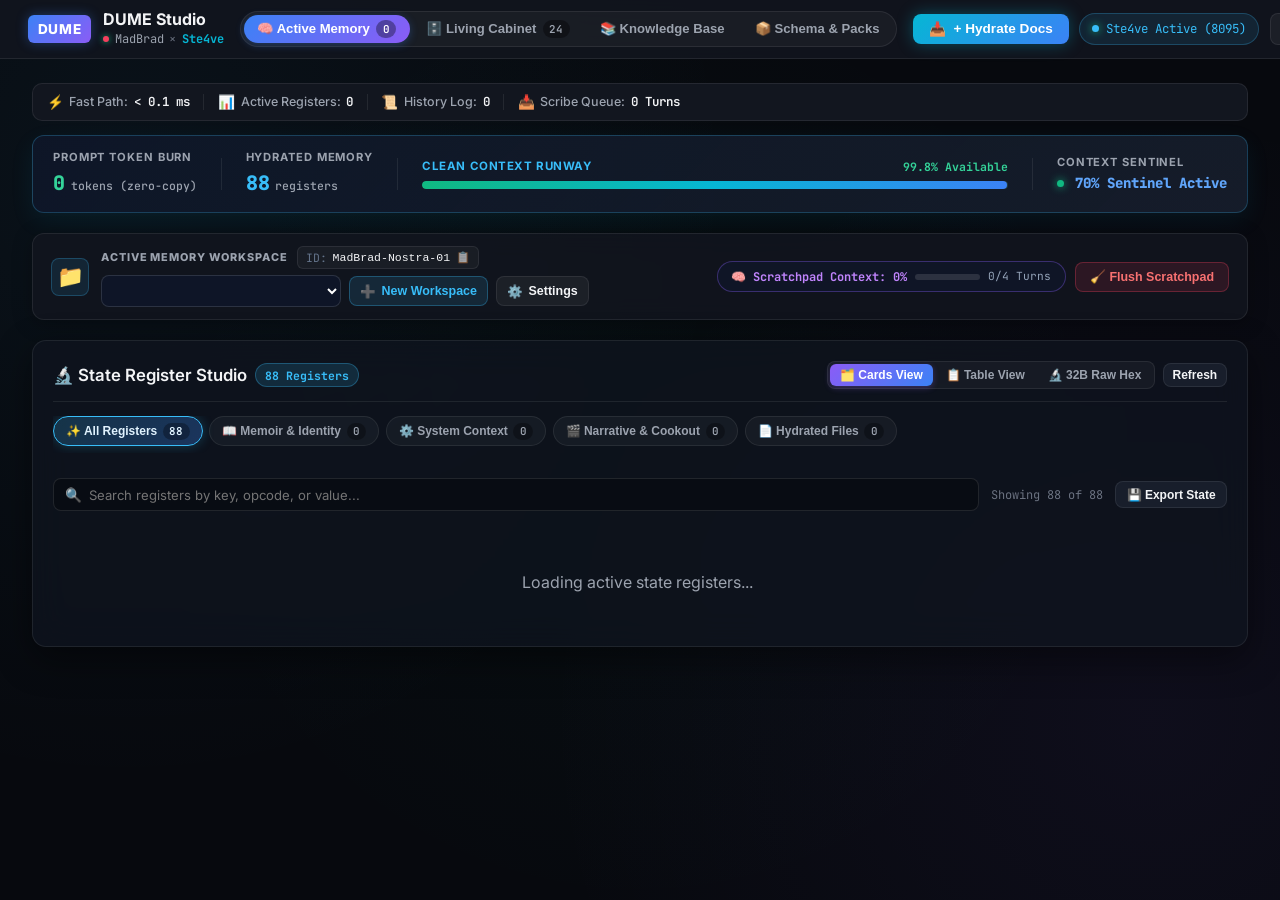
==== dume/ui/inspector/index.html @ 596ee84e "Freeze working codebase state before cleaning 8095 (includes evolum-lipsum.txt and MadBrad-AG-01 sta" ====
<!DOCTYPE html>
<html lang="en">
<head>
  <meta charset="UTF-8">
  <meta name="viewport" content="width=device-width, initial-scale=1.0">
  <title>DUME - Deterministic Unit-Record Memory Engine Inspector</title>
  <link rel="stylesheet" href="styles.css">
  <link rel="preconnect" href="https://fonts.googleapis.com">
  <link href="https://fonts.googleapis.com/css2?family=Inter:wght@400;500;600;700;800&family=JetBrains+Mono:wght@400;600&display=swap" rel="stylesheet">
</head>
<body>

  <header>
    <!-- Zone 1: Brand & Active Pair -->
    <div class="header-left-zone">
      <div class="logo-group">
        <span class="logo-badge">DUME</span>
        <div class="brand-text">
          <div class="brand-title">DUME Studio</div>
          <div class="brand-pair" id="header-pairing-badge">
            <span class="pair-dot" id="scribe-ws-indicator"></span>
            <span id="header-operator-name">MadBrad</span>
            <span class="pair-sep">×</span>
            <span id="header-agent-name" style="color: var(--accent-cyan); font-weight: 700;">Ste4ve</span>
          </div>
        </div>
      </div>
    </div>

    <!-- Zone 2: Main Views Navigation -->
    <nav class="main-nav-tabs">
      <button type="button" class="main-tab-btn active" data-view="view-inspector">
        🧠 Active Memory <span class="nav-count-badge" id="nav-badge-memory">0</span>
      </button>
      <button type="button" class="main-tab-btn" data-view="view-cabinet">
        🗄️ Living Cabinet <span class="nav-count-badge" id="nav-badge-cabinet">24</span>
      </button>
      <button type="button" class="main-tab-btn" data-view="view-knowledge">
        📚 Knowledge Base
      </button>
      <button type="button" class="main-tab-btn" data-view="view-schema-manager">
        📦 Schema &amp; Packs
      </button>
    </nav>

    <!-- Zone 3: Primary Action & Controls -->
    <div class="header-right-zone">
      <!-- Glowing Primary Intake Action -->
      <button type="button" class="btn-primary-intake" id="btn-open-intake-modal" data-tooltip="Drop manuscripts, PDFs, notes, or data to distill into permanent memory">
        <span>📥</span>
        <span>+ Hydrate Docs</span>
      </button>

      <!-- Live Agent Pill -->
      <div class="agent-live-pill" id="proxy-status-pill" data-tooltip="Universal OpenAI Proxy: forwards turns through DUMEdb to your model">
        <div class="indicator-dot" style="background: #38bdf8; width: 7px; height: 7px;"></div>
        <span id="header-live-status-text">Ste4ve Active (8095)</span>
        <span id="proxy-status-text" style="display: none;">Proxy Active</span>
        <span id="lmdb-status" style="display: none;">WebSocket Connected</span>
      </div>

      <!-- Settings Dropdown -->
      <div class="settings-dropdown-wrapper">
        <button type="button" class="btn-settings-trigger" id="btn-settings-dropdown-toggle" title="Settings, Setup, &amp; Guide" aria-label="Settings">
          ⚙️
        </button>
        <div class="settings-menu-dropdown" id="settings-menu-dropdown" style="display: none;">
          <button type="button" class="settings-menu-item" id="btn-open-onboarding-modal">
            <span style="font-size: 1.1rem;">🔑</span>
            <div>
              <div class="menu-item-title">Wake Phrase &amp; Agent Setup</div>
              <div class="menu-item-sub">Configure names and secret handshake</div>
            </div>
          </button>
          <button type="button" class="settings-menu-item" id="btn-open-connect-modal">
            <span style="font-size: 1.1rem;">🔌</span>
            <div>
              <div class="menu-item-title">Connect External Agent</div>
              <div class="menu-item-sub">1-click configs for Cursor, Claude, VS Code</div>
            </div>
          </button>
          <button type="button" class="settings-menu-item" id="btn-open-guide-modal">
            <span style="font-size: 1.1rem;">💡</span>
            <div>
              <div class="menu-item-title">How It Works (60s Guide)</div>
              <div class="menu-item-sub">The zero-token memory mental model</div>
            </div>
          </button>
          <div class="menu-divider"></div>
          <button type="button" class="settings-menu-item danger" id="btn-reset-clean-state">
            <span style="font-size: 1.1rem;">🧹</span>
            <div>
              <div class="menu-item-title" style="color: #f87171;">Clear Data (Beta Reset)</div>
              <div class="menu-item-sub">Reset to pristine first-time load</div>
            </div>
          </button>
        </div>
      </div>
    </div>
  </header>

  <main>
    <!-- Inspector View -->
    <div id="view-inspector" class="main-view active">
      <!-- System Telemetry Ribbon (Low-Profile < 48px Header) -->
      <div class="telemetry-ribbon">
        <div class="ribbon-item" title="Zero Disk / Lock Latency">
          <span class="ribbon-icon">⚡</span>
          <span class="ribbon-label">Fast Path:</span>
          <span class="ribbon-val" id="metric-latency">&lt; 0.1 ms</span>
        </div>
        <div class="ribbon-divider"></div>
        <div class="ribbon-item" title="LMDB Active State Key-Value Registers">
          <span class="ribbon-icon">📊</span>
          <span class="ribbon-label">Active Registers:</span>
          <span class="ribbon-val" id="metric-active-count">0</span>
        </div>
        <div class="ribbon-divider"></div>
        <div class="ribbon-item" title="Chronological UUIDv7 Audit History Log">
          <span class="ribbon-icon">📜</span>
          <span class="ribbon-label">History Log:</span>
          <span class="ribbon-val" id="metric-history-count">0</span>
        </div>
        <div class="ribbon-divider"></div>
        <div class="ribbon-item" title="Out-of-Band Event Scribe Queue">
          <span class="ribbon-icon">📥</span>
          <span class="ribbon-label">Scribe Queue:</span>
          <span class="ribbon-val" id="metric-queue-size">0 Turns</span>
        </div>
      </div>

      <!-- Zero-Token Context Sentinel Hero Gauge -->
      <div class="fuel-gauge-card" id="fuel-gauge-widget">
        <div class="fuel-gauge-metric" data-tooltip="Unlike RAG search which burns 5,000+ tokens every turn, DUMEdb registers cost 0 prompt tokens until injected.">
          <span class="fuel-gauge-label">Prompt Token Burn</span>
          <span class="fuel-gauge-val" style="color: #34d399;">0 <span style="font-size: 0.72rem; color: var(--text-muted); font-weight: 500;">tokens (zero-copy)</span></span>
        </div>
        <div class="ribbon-divider" style="height: 32px;"></div>
        <div class="fuel-gauge-metric" data-tooltip="Discrete facts, rules, and lore permanently stored in local zero-copy LMDB. Microsecond latency, no cloud lock-in.">
          <span class="fuel-gauge-label">Hydrated Memory</span>
          <span class="fuel-gauge-val" id="fuel-gauge-registers-val" style="color: #38bdf8;">88 <span style="font-size: 0.72rem; color: var(--text-muted); font-weight: 500;">registers</span></span>
        </div>
        <div class="ribbon-divider" style="height: 32px;"></div>
        <div class="fuel-gauge-bar-wrap" data-tooltip="Available prompt runway remaining in your context window. DUMEdb preserves 99.8% of your window for real work.">
          <div style="display: flex; justify-content: space-between; font-size: 0.72rem;">
            <span style="font-weight: 700; color: #38bdf8; text-transform: uppercase; letter-spacing: 0.05em;">Clean Context Runway</span>
            <span style="font-family: var(--font-mono); color: #34d399; font-weight: 700;" id="fuel-gauge-pct-val">99.8% Available</span>
          </div>
          <div class="fuel-gauge-progress">
            <div class="fuel-gauge-fill" id="fuel-gauge-fill-bar"></div>
          </div>
        </div>
        <div class="ribbon-divider" style="height: 32px;"></div>
        <div class="fuel-gauge-metric" data-tooltip="The 70% Context Sentinel monitors token drift and triggers the Refresh Protocol (RP) before Bloat Float sets in.">
          <span class="fuel-gauge-label">Context Sentinel</span>
          <span class="fuel-gauge-val" style="font-size: 0.88rem; color: #60a5fa; align-items: center;">
            <span class="indicator-dot" style="margin-right: 0.35rem; width: 7px; height: 7px;"></span>
            <span>70% Sentinel Active</span>
          </span>
        </div>
      </div>

      <!-- Active Memory Workspace Bar -->
      <div class="workspace-bar-card" id="workspace-bar-card">
        <div class="workspace-bar-left">
          <div class="workspace-identity-badge" data-tooltip="Isolated LMDB Memory Partition. Changes made here apply only to this project/agent.">
            <span class="workspace-icon">📁</span>
            <div class="workspace-info">
              <div class="workspace-label-row">
                <span class="workspace-caption">ACTIVE MEMORY WORKSPACE</span>
                <span class="workspace-id-pill" id="workspace-active-id-badge" title="Click to copy Partition ID / X-Entity-ID">
                  <span style="color: #64748b;">ID:</span> <code id="workspace-active-id-text">MadBrad-Nostra-01</code>
                  <span class="workspace-copy-icon">📋</span>
                </span>
              </div>
              <div class="workspace-switcher-row">
                <select id="select-entity" class="workspace-select-styled">
                  <!-- Populated by loadEntities() with clean project names -->
                </select>
                <button type="button" id="btn-open-create-workspace-modal" class="btn-workspace-action primary" title="Create a new isolated memory partition for another project or codebase">
                  <span>➕</span>
                  <span>New Workspace</span>
                </button>
                <button type="button" id="btn-open-entity-actions" class="btn-workspace-action" title="Workspace settings, rename display alias, partition details, or archive">
                  <span>⚙️</span>
                  <span>Settings</span>
                </button>
              </div>
            </div>
          </div>
          <input type="hidden" id="entity_id" value="">
        </div>

        <!-- Real-time Scratchpad & Flush Controls -->
        <div class="workspace-bar-right">
          <div id="context-meter-wrapper" data-tooltip="Real-time scratchpad context consumption. DUME bounds memory to protect model context windows." class="scratchpad-meter-pill">
            <span class="scratchpad-meter-title">🧠 Scratchpad Context: <b id="context-meter-pct">0%</b></span>
            <div class="scratchpad-track">
              <div id="context-meter-bar" class="scratchpad-fill"></div>
            </div>
            <span id="scratchpad-badge" class="scratchpad-turn-count">0/4 Turns</span>
          </div>
          <button type="button" class="btn-flush-scratchpad" id="btn-flush-scratchpad" data-tooltip="Flushes conversational turns while keeping all permanent LMDB registers 100% safe.">
            🧹 Flush Scratchpad
          </button>
        </div>
      </div>

      <!-- Interactive First-Time Magic Launchpad (Visible when registers == 0) -->
      <div id="cold-start-launchpad" class="cold-start-hero" style="display: none;">
        <div class="launchpad-header">
          <div class="launchpad-icon">✨</div>
          <div>
            <div class="launchpad-title">Welcome to DUMEdb, <span id="launchpad-operator-name">MadBrad</span>. <span id="launchpad-agent-name" style="color: var(--accent-cyan);">Ste4ve</span> is grounded.</div>
            <div class="launchpad-desc">Your permanent zero-copy memory store is clean and ready. Give your agent permanent facts and project lore across sessions without burning prompt tokens.</div>
          </div>
        </div>

        <div class="launchpad-cards-grid">
          <!-- Step 1 -->
          <div class="launchpad-card" id="launchpad-card-intake">
            <div class="launchpad-card-badge">Step 1 · Hydrate</div>
            <div class="launchpad-card-icon">📥</div>
            <div class="launchpad-card-title">Drop Project Notes or Docs</div>
            <div class="launchpad-card-text">Drop manuscripts (.md), call sheets (.pdf), or project dumps. DUMEdb automatically digests facts into discrete 32-byte state registers.</div>
            <button type="button" class="btn-launchpad-cta" id="btn-launchpad-intake">
              Drop Document / Notes &rarr;
            </button>
          </div>

          <!-- Step 2 -->
          <div class="launchpad-card" id="launchpad-card-connect">
            <div class="launchpad-card-badge">Step 2 · Connect</div>
            <div class="launchpad-card-icon">🔌</div>
            <div class="launchpad-card-title">Connect Cursor, Claude, or VS Code</div>
            <div class="launchpad-card-text" id="launchpad-card-connect-desc">Point your editor to <code>http://localhost:8095/v1</code> or use our native 1-click MCP config to let your agent query memory.</div>
            <button type="button" class="btn-launchpad-cta secondary" id="btn-launchpad-connect">
              1-Click Connection Snippets &rarr;
            </button>
          </div>

          <!-- Step 3 -->
          <div class="launchpad-card" id="launchpad-card-wake">
            <div class="launchpad-card-badge">Step 3 · Wake</div>
            <div class="launchpad-card-icon">🔑</div>
            <div class="launchpad-card-title">Say Your Wake Phrase</div>
            <div class="launchpad-card-text">Prompt your agent in your IDE with <code id="launchpad-wake-code" style="color: var(--accent-amber);">"box is the game."</code> to trigger instant zero-turn orientation.</div>
            <button type="button" class="btn-launchpad-cta secondary" id="btn-launchpad-wake">
              Configure Wake Phrase &rarr;
            </button>
          </div>
        </div>
      </div>

      <!-- Full-Width State Register Studio Inspector (Cards, Table, Hex) -->
      <div class="panel">
        <div class="panel-header" style="flex-wrap: wrap; gap: 0.5rem;">
          <div style="display: flex; align-items: center; gap: 0.5rem;">
            <div class="panel-title">🔬 State Register Studio</div>
            <span id="studio-total-badge" style="background: rgba(56, 189, 248, 0.15); border: 1px solid rgba(56, 189, 248, 0.3); color: #38bdf8; font-size: 0.72rem; font-family: var(--font-mono); font-weight: 700; padding: 0.15rem 0.55rem; border-radius: 9999px;">
              88 Registers
            </span>
          </div>
          
          <!-- Triple-View Toggle Switch -->
          <div class="view-toggle-group" style="margin-left: auto;">
            <button type="button" class="view-toggle-btn active" id="btn-view-cards">🗂️ Cards View</button>
            <button type="button" class="view-toggle-btn" id="btn-view-readable">📋 Table View</button>
            <button type="button" class="view-toggle-btn" id="btn-view-hex">🔬 32B Raw Hex</button>
          </div>

          <button class="btn-secondary" id="btn-refresh-inspector" style="padding: 0.25rem 0.55rem; font-size: 0.75rem;">Refresh</button>
        </div>

        <!-- Studio Category Chips Filter Bar -->
        <div class="studio-category-bar" id="studio-category-bar">
          <button type="button" class="studio-chip active" data-category="all">
            ✨ All Registers <span class="studio-chip-count" id="chip-count-all">88</span>
          </button>
          <button type="button" class="studio-chip" data-category="memoir">
            📖 Memoir &amp; Identity <span class="studio-chip-count" id="chip-count-memoir">0</span>
          </button>
          <button type="button" class="studio-chip" data-category="system">
            ⚙️ System Context <span class="studio-chip-count" id="chip-count-system">0</span>
          </button>
          <button type="button" class="studio-chip" data-category="narrative">
            🎬 Narrative &amp; Cookout <span class="studio-chip-count" id="chip-count-narrative">0</span>
          </button>
          <button type="button" class="studio-chip" data-category="files">
            📄 Hydrated Files <span class="studio-chip-count" id="chip-count-files">0</span>
          </button>
        </div>

        <!-- Studio Search & Action Bar -->
        <div class="studio-action-bar">
          <div class="studio-search-wrap">
            <span class="studio-search-icon">🔍</span>
            <input type="text" id="studio-search-input" class="studio-search-input" placeholder="Search registers by key, opcode, or value...">
            <button type="button" id="btn-studio-search-clear" class="studio-search-clear" title="Clear Search">✕</button>
          </div>
          <span id="studio-filter-match-count" style="font-size: 0.75rem; color: var(--text-dim); font-family: var(--font-mono); white-space: nowrap;">
            Showing 88 of 88
          </span>
          <button type="button" id="btn-export-registers-json" class="btn-secondary" style="padding: 0.35rem 0.65rem; font-size: 0.75rem; display: flex; align-items: center; gap: 0.35rem; margin-left: auto;">
            💾 Export State
          </button>
        </div>

        <!-- View 1: Glassmorphic Register Cards Grid (Default) -->
        <div id="readable-registers-cards-container" class="registers-card-grid inspector-tab-pane active">
          <!-- Injected dynamically by JS -->
          <div style="color: var(--text-muted); text-align: center; grid-column: 1 / -1; padding: 2rem;">
            Loading active state registers...
          </div>
        </div>

        <!-- View 2: Human-Readable Registers High-Density Table -->
        <div id="readable-registers-view" class="inspector-tab-pane" style="display: none;">
          <table class="data-table" id="readable-registers-table" style="margin: 0;">
            <thead>
              <tr>
                <th>Opcode</th>
                <th>Data Type</th>
                <th>Human Resolved Value</th>
                <th style="text-align: right;">Updated</th>
              </tr>
            </thead>
            <tbody id="readable-registers-tbody">
              <tr>
                <td colspan="4" style="text-align: center; color: var(--text-muted); padding: 1.5rem;">
                  Select an entity to inspect DUMEdb active registers.
                </td>
              </tr>
            </tbody>
          </table>
        </div>

        <!-- View 3: Raw 32-Byte Binary Hex Inspector -->
        <div id="hex-dump-view-container" class="inspector-tab-pane" style="display: none;">
          <div class="legend">
            <div class="legend-item"><div class="legend-swatch" style="background: #60a5fa;"></div> UUID (16B)</div>
            <div class="legend-item"><div class="legend-swatch" style="background: #fbbf24;"></div> Opcode (2B)</div>
            <div class="legend-item"><div class="legend-swatch" style="background: #34d399;"></div> Value (8B)</div>
            <div class="legend-item"><div class="legend-swatch" style="background: #c084fc;"></div> Timestamp (4B)</div>
            <div class="legend-item"><div class="legend-swatch" style="background: #f87171;"></div> Flags (2B)</div>
          </div>

          <div class="hex-dump-container" id="hex-dump-view">
            <div style="color: var(--text-muted);">Select an entity to view hardware-aligned binary record bytes.</div>
          </div>
        </div>
      </div> <!-- End State Register Studio panel -->
  </div> <!-- End view-inspector -->

  <!-- System Knowledge & Diagnostic Explorer View -->
  <div id="view-knowledge" class="main-view" style="display: none;">
    <div class="panel">
      <div class="panel-header">
        <div class="panel-title">🧠 System Knowledge &amp; Diagnostic Explorer</div>
        <div style="display: flex; gap: 0.5rem; align-items: center;">
          <button type="button" id="btn-open-create-knowledge-modal" class="btn-primary" style="padding: 0.35rem 0.85rem; font-size: 0.82rem; background: linear-gradient(135deg, var(--accent-cyan), var(--primary)); border: none; border-radius: 6px; color: white; font-weight: 600; cursor: pointer; display: flex; align-items: center; gap: 0.35rem;">
            ➕ New Knowledge Card
          </button>
          <button type="button" id="btn-refresh-knowledge" class="btn-secondary" style="padding: 0.35rem 0.75rem; font-size: 0.82rem;">Refresh Assets</button>
        </div>
      </div>

      <div style="display: flex; gap: 1rem; align-items: center; margin-bottom: 1rem; flex-wrap: wrap;">
        <input type="text" id="input-knowledge-search" placeholder="Search ADRs, error fingerprints, specs, or incidents..." style="flex: 1; max-width: 400px; font-size: 0.85rem;">
        <div class="filter-pill-group">
          <button type="button" class="knowledge-filter-pill active" data-filter="all">All Cards</button>
          <button type="button" class="knowledge-filter-pill" data-filter="adr">ADRs</button>
          <button type="button" class="knowledge-filter-pill" data-filter="doc">Docs &amp; Specs</button>
          <button type="button" class="knowledge-filter-pill" data-filter="error">Known Errors</button>
          <button type="button" class="knowledge-filter-pill" data-filter="incident">Incidents</button>
        </div>
      </div>

      <div style="display: grid; grid-template-columns: 1fr 1.35fr; gap: 1.25rem; align-items: start;">
        <!-- Card List Column -->
        <div>
          <div style="font-size: 0.8rem; font-weight: 600; color: var(--text-muted); margin-bottom: 0.5rem; display: flex; justify-content: space-between; align-items: center;">
            <span>Ingested Diagnostic Cards</span>
            <span id="knowledge-card-count-badge" style="font-size: 0.72rem; color: var(--accent-cyan); font-family: var(--font-mono);">0 cards</span>
          </div>
          <div id="knowledge-cards-list" style="display: flex; flex-direction: column; gap: 0.5rem; max-height: 560px; overflow-y: auto; padding-right: 0.35rem;">
            <div style="color: var(--text-muted); font-size: 0.85rem; text-align: center; padding: 2rem;">Loading knowledge assets...</div>
          </div>
        </div>

        <!-- Card Reader Column -->
        <div>
          <div id="knowledge-reader-header" style="background: rgba(15, 23, 42, 0.7); border: 1px solid var(--border-color); border-bottom: none; border-radius: 10px 10px 0 0; padding: 0.75rem 1rem; display: flex; justify-content: space-between; align-items: center; flex-wrap: wrap; gap: 0.5rem;">
            <div style="display: flex; align-items: center; gap: 0.65rem;">
              <span id="knowledge-reader-badge" class="knowledge-badge adr" style="display: none;">ADR</span>
              <div>
                <div id="knowledge-reader-title" style="font-weight: 700; color: var(--text-main); font-size: 0.95rem;">Card Reader Preview</div>
                <div style="display: flex; align-items: center; gap: 0.6rem; font-size: 0.73rem; color: var(--text-dim); font-family: var(--font-mono); margin-top: 0.15rem;">
                  <span id="knowledge-reader-path">Select a card on the left</span>
                  <span id="knowledge-reader-savings" class="token-savings-pill" style="display: none; background: rgba(16, 185, 129, 0.15); color: #34d399; padding: 0.15rem 0.45rem; border-radius: 4px; border: 1px solid rgba(16, 185, 129, 0.3);">⚡ 0 Tokens Saved</span>
                </div>
              </div>
            </div>
            <div style="display: flex; gap: 0.4rem; align-items: center;">
              <button type="button" id="btn-copy-card-markdown" class="btn-secondary" style="padding: 0.3rem 0.65rem; font-size: 0.76rem; display: none;">📋 Copy Markdown</button>
              <button type="button" id="btn-download-card-markdown" class="btn-secondary" style="padding: 0.3rem 0.65rem; font-size: 0.76rem; display: none;">💾 Download</button>
            </div>
          </div>

          <div id="asset-card-reader" style="background: var(--bg-card); border: 1px solid var(--border-color); border-radius: 0 0 10px 10px; padding: 1.5rem; min-height: 480px; max-height: 560px; overflow-y: auto; font-size: 0.88rem; line-height: 1.6; font-family: var(--font-sans);">
            <div style="color: var(--text-muted); text-align: center; margin-top: 5rem;">Select an ADR, Document Spec, Error Fingerprint, or Incident postmortem card to view details.</div>
          </div>
        </div>
      </div>
    </div>
  </div>
  <!-- End System Knowledge View -->

  <!-- Schema Manager View -->

    <div id="view-schema-manager" class="main-view" style="display: none;">
      <!-- Preset Domain Packs Gallery -->
      <div class="panel" style="margin-bottom: 1.5rem;">
        <div class="panel-header">
          <div class="panel-title">📦 Preset Domain Packs (1-Click Workflow Ingestion)</div>
          <span style="font-size: 0.8rem; color: var(--text-muted);">Range: 1100–1499</span>
        </div>
        <div class="preset-packs-grid" id="preset-packs-grid">
          <!-- Dynamically populated via JS -->
        </div>
      </div>

      <!-- Live Opcode Registry & Custom Minting -->
      <div class="panel">
        <div class="panel-header">
          <div class="panel-title">📚 Live Opcode Registry & Schema Minting</div>
          <div style="display: flex; gap: 0.5rem; align-items: center;">
            <button type="button" id="btn-open-custom-opcode-modal" class="btn-secondary" style="background: var(--accent-purple); color: white; border: none; font-weight: 600; padding: 0.4rem 0.85rem; font-size: 0.85rem; border-radius: 8px; cursor: pointer;">
              ➕ New Custom Opcode
            </button>
            <a id="btn-export-schema-json" href="/api/schema/export" download="dume_schema_export.json" class="btn-secondary" style="text-decoration: none; display: inline-flex; align-items: center; gap: 0.3rem; padding: 0.4rem 0.85rem; font-size: 0.85rem; border-radius: 8px;">
              📥 Export JSON
            </a>
          </div>
        </div>

        <div style="display: flex; gap: 1rem; align-items: center; margin-bottom: 1rem; flex-wrap: wrap;">
          <input type="text" id="input-schema-search" placeholder="Search opcodes by name, ID, or description..." style="flex: 1; max-width: 400px; font-size: 0.85rem;">
          <div class="filter-pill-group">
            <button type="button" class="filter-pill active" data-filter="all">All</button>
            <button type="button" class="filter-pill" data-filter="active">🟢 In Active Memory</button>
            <button type="button" class="filter-pill" data-filter="preset">Presets (1xxx)</button>
            <button type="button" class="filter-pill" data-filter="auto">Auto (2xxx)</button>
            <button type="button" class="filter-pill" data-filter="custom">Custom (3xxx)</button>
          </div>
        </div>

        <table class="data-table" id="schema-manager-table">
          <thead>
            <tr>
              <th>Origin</th>
              <th>Opcode ID</th>
              <th>Opcode Name</th>
              <th>Data Type</th>
              <th>Description & Details</th>
              <th>Actions</th>
            </tr>
          </thead>
          <tbody id="schema-manager-tbody">
            <!-- Schema rows loaded via JS -->
          </tbody>
        </table>
      </div>
    </div>
    <!-- End Schema Manager View -->

    <!-- The Living Cabinet & Workflows View -->
    <div id="view-cabinet" class="main-view" style="display: none;">
      <!-- Groundskeeper Health Ribbon -->
      <div class="telemetry-ribbon" style="margin-bottom: 1rem;">
        <div class="ribbon-item" title="Total Heuristics Stored in Living Cabinet">
          <span class="ribbon-icon">🗄️</span>
          <span class="ribbon-label">Workflows:</span>
          <span class="ribbon-val" id="cabinet-metric-total">24</span>
        </div>
        <div class="ribbon-divider"></div>
        <div class="ribbon-item" title="Heuristics Currently Active in Session Context">
          <span class="ribbon-icon">⚡</span>
          <span class="ribbon-label">Active:</span>
          <span class="ribbon-val" id="cabinet-metric-active" style="color: #34d399;">24</span>
        </div>
        <div class="ribbon-divider"></div>
        <div class="ribbon-item" title="Heuristics Inactive > 45 Days or Flagged for Review">
          <span class="ribbon-icon">🧹</span>
          <span class="ribbon-label">Stale Flags:</span>
          <span class="ribbon-val" id="cabinet-metric-stale" style="color: #f59e0b;">0</span>
        </div>
        <div class="ribbon-divider"></div>
        <div class="ribbon-item" title="Groundskeeper Daemon Status">
          <span class="ribbon-icon">🛡️</span>
          <span class="ribbon-label">Groundskeeper:</span>
          <span class="ribbon-val" id="cabinet-metric-status" style="color: #38bdf8;">🟢 Healthy</span>
        </div>
        <div class="ribbon-divider"></div>
        <div class="ribbon-item" title="Bidirectional Sync with workflow_notes.md">
          <span class="ribbon-icon">🔄</span>
          <span class="ribbon-label">Sync Status:</span>
          <span class="ribbon-val" id="cabinet-metric-sync" style="font-size: 0.78rem; color: #a78bfa;">Live Sync</span>
        </div>
      </div>

      <!-- Cabinet Toolbar -->
      <div class="panel" style="margin-bottom: 1rem; padding: 0.75rem 1rem;">
        <div style="display: flex; gap: 0.75rem; align-items: center; justify-content: space-between; flex-wrap: wrap;">
          <div style="display: flex; gap: 0.5rem; align-items: center; flex: 1; min-width: 280px;">
            <input type="text" id="input-cabinet-search" placeholder="Search heuristics by title, trigger, move, or ID (e.g. WF-M5)..." style="flex: 1; font-size: 0.85rem; padding: 0.45rem 0.75rem;">
          </div>
          <div class="filter-pill-group" id="cabinet-category-pills">
            <button type="button" class="filter-pill active" data-cabinet-filter="all">All</button>
            <button type="button" class="filter-pill" data-cabinet-filter="meta">Meta (M)</button>
            <button type="button" class="filter-pill" data-cabinet-filter="shape">Shape (S)</button>
            <button type="button" class="filter-pill" data-cabinet-filter="speed">Speed (P)</button>
            <button type="button" class="filter-pill" data-cabinet-filter="self_monitoring">Self-Monitor (X)</button>
            <button type="button" class="filter-pill" data-cabinet-filter="posture">Posture (T)</button>
            <button type="button" class="filter-pill" data-cabinet-filter="protocol">Protocol (R)</button>
            <button type="button" class="filter-pill" data-cabinet-filter="retired">Retired</button>
          </div>
          <div style="display: flex; gap: 0.5rem; align-items: center;">
            <button type="button" id="btn-open-mint-workflow-modal" class="btn-secondary" style="background: linear-gradient(135deg, #10b981, #059669); color: white; border: none; font-weight: 600; padding: 0.4rem 0.85rem; font-size: 0.82rem; border-radius: 8px; cursor: pointer; display: flex; align-items: center; gap: 0.35rem;">
              ➕ Mint Workflow
            </button>
            <button type="button" id="btn-sync-cabinet" class="btn-secondary" style="padding: 0.4rem 0.75rem; font-size: 0.82rem; border-radius: 8px;" title="Force 2-way synchronization with workflow_notes.md">
              🔄 2-Way Sync
            </button>
          </div>
        </div>
      </div>

      <!-- Workflows Grid -->
      <div id="cabinet-workflows-grid" style="display: grid; grid-template-columns: repeat(auto-fill, minmax(360px, 1fr)); gap: 1rem;">
        <!-- Populated dynamically via JS -->
      </div>
    </div>
    <!-- End Living Cabinet View -->
  </main>

  <!-- Mint / Amend Workflow Modal -->
  <div class="modal-overlay" id="cabinet-wf-modal-overlay" style="display: none; z-index: 10002;">
    <div class="modal-card" style="max-width: 620px;">
      <div class="modal-header">
        <div class="modal-title" id="cabinet-wf-modal-title">✨ Mint New Cabinet Workflow</div>
        <button type="button" class="modal-close-btn" id="btn-close-cabinet-wf-modal">&times;</button>
      </div>
      <div class="modal-body">
        <form id="cabinet-wf-form">
          <input type="hidden" id="cabinet-wf-id-hidden" value="">
          <div class="form-group" style="margin-bottom: 0.75rem;">
            <label for="cabinet-wf-title">Workflow Title</label>
            <input type="text" id="cabinet-wf-title" required placeholder="e.g. THE 70% FUEL GAUGE & REFRESH PROTOCOL (RP)">
          </div>
          <div style="display: flex; gap: 0.75rem; margin-bottom: 0.75rem;">
            <div class="form-group" style="flex: 1; margin: 0;">
              <label for="cabinet-wf-category">Category</label>
              <select id="cabinet-wf-category" style="background: rgba(255,255,255,0.05); border: 1px solid var(--border-color); color: var(--text-main); padding: 0.5rem; border-radius: 6px; width: 100%;">
                <option value="meta">Meta (M) — Cabinet & Session Operations</option>
                <option value="shape">Shape (S) — Observation & Verbs</option>
                <option value="speed">Speed (P) — Task Execution & Lanes</option>
                <option value="self_monitoring">Self-Monitoring (X) — Cognitive Loops</option>
                <option value="posture">Posture (T) — Useful × Warm × Honest</option>
                <option value="protocol">Protocol (R) — Operational Procedures</option>
                <option value="custom">Custom (C) — Project Heuristics</option>
              </select>
            </div>
            <div class="form-group" style="width: 140px; margin: 0;">
              <label for="cabinet-wf-custom-id">ID (Optional)</label>
              <input type="text" id="cabinet-wf-custom-id" placeholder="e.g. WF-M6" style="text-transform: uppercase;">
            </div>
          </div>
          <div class="form-group" style="margin-bottom: 0.75rem;">
            <label for="cabinet-wf-trigger">🎯 Trigger (When does this heuristic fire?)</label>
            <textarea id="cabinet-wf-trigger" required rows="2" placeholder="e.g. Session hits ~70% context or answers begin to loosen (Bloat Float)..." style="width: 100%; box-sizing: border-box; background: rgba(15, 23, 42, 0.8); border: 1px solid var(--border-color); color: #fff; padding: 0.5rem; border-radius: 6px; font-family: inherit; font-size: 0.85rem;"></textarea>
          </div>
          <div class="form-group" style="margin-bottom: 0.75rem;">
            <label for="cabinet-wf-move">⚡ Move / Action (What is the precise action?)</label>
            <textarea id="cabinet-wf-move" required rows="3" placeholder="e.g. Stop immediately. Run cabinet_refresh, write last_session.md, update status_block.md, lock compass." style="width: 100%; box-sizing: border-box; background: rgba(15, 23, 42, 0.8); border: 1px solid var(--border-color); color: #fff; padding: 0.5rem; border-radius: 6px; font-family: inherit; font-size: 0.85rem;"></textarea>
          </div>
          <div class="form-group" style="margin-bottom: 0.75rem;">
            <label for="cabinet-wf-why">💡 Why / Failure Mode It Prevents (Optional)</label>
            <input type="text" id="cabinet-wf-why" placeholder="e.g. Prevents reconstructed-continuity loop or lossy auto-compaction">
          </div>
          <div class="form-group" style="margin-bottom: 1.25rem;">
            <label for="cabinet-wf-source">📜 Source / Origin (Optional)</label>
            <input type="text" id="cabinet-wf-source" placeholder="e.g. Session 2, Monoluder test, or The Book p. 92">
          </div>
          <div style="display: flex; gap: 0.5rem; justify-content: flex-end;">
            <button type="button" class="btn-secondary" id="btn-cancel-cabinet-wf">Cancel</button>
            <button type="submit" id="btn-submit-cabinet-wf" style="background: linear-gradient(135deg, #10b981, #059669); color: white; border: none; font-weight: 600; padding: 0.5rem 1.25rem; border-radius: 6px; cursor: pointer;">
              💾 Lock Heuristic
            </button>
          </div>
        </form>
      </div>
    </div>
  </div>

  <!-- Create Knowledge Card / ADR Modal -->
  <div class="modal-overlay" id="create-knowledge-modal-overlay" style="display: none; z-index: 10003;">
    <div class="modal-card" style="max-width: 680px;">
      <div class="modal-header">
        <div style="display: flex; align-items: center; gap: 0.65rem;">
          <span style="font-size: 1.5rem;">📝</span>
          <div>
            <div class="modal-title">Create Knowledge Card / ADR</div>
            <div style="font-size: 0.78rem; color: #94a3b8;">Ingest architectural decisions, specs, or diagnostic patterns without prompt bloat.</div>
          </div>
        </div>
        <button type="button" class="modal-close-btn" id="btn-close-create-knowledge-modal">&times;</button>
      </div>
      <div class="modal-body">
        <form id="create-knowledge-form">
          <div class="form-group" style="margin-bottom: 1rem;">
            <label style="font-weight: 600; font-size: 0.82rem; color: #cbd5e1; margin-bottom: 0.45rem; display: block;">Card Category</label>
            <div style="display: grid; grid-template-columns: repeat(4, 1fr); gap: 0.5rem;" id="knowledge-category-chips">
              <label class="ws-type-chip active" data-category="adr">
                <input type="radio" name="knowledge-category" value="adr" checked style="display: none;">
                <span>🏛️ ADR</span>
              </label>
              <label class="ws-type-chip" data-category="doc">
                <input type="radio" name="knowledge-category" value="doc" style="display: none;">
                <span>📄 Spec Sheet</span>
              </label>
              <label class="ws-type-chip" data-category="error">
                <input type="radio" name="knowledge-category" value="error" style="display: none;">
                <span>🐞 Known Error</span>
              </label>
              <label class="ws-type-chip" data-category="incident">
                <input type="radio" name="knowledge-category" value="incident" style="display: none;">
                <span>🚨 Incident</span>
              </label>
            </div>
          </div>

          <div class="form-group" style="margin-bottom: 0.85rem;">
            <label for="create-card-title" style="font-weight: 600; font-size: 0.82rem; color: #cbd5e1;">Card Title</label>
            <input type="text" id="create-card-title" required placeholder="e.g. Real-Time Spatial Indexing &amp; Octree Partitioning" style="width: 100%; box-sizing: border-box; background: rgba(15, 23, 42, 0.8); border: 1px solid #334155; border-radius: 6px; padding: 0.55rem 0.75rem; color: #fff; font-size: 0.9rem;">
          </div>

          <div class="form-group" style="margin-bottom: 0.85rem;">
            <label for="create-card-filename" style="font-weight: 600; font-size: 0.82rem; color: #cbd5e1; display: flex; justify-content: space-between;">
              <span>Target File Name (Auto-Generated)</span>
              <span id="create-card-filename-preview" style="font-family: var(--font-mono); color: var(--accent-cyan); font-size: 0.75rem;">adrs/ADR-...md</span>
            </label>
            <input type="text" id="create-card-filename" placeholder="Leave blank to auto-slug from title" style="width: 100%; box-sizing: border-box; background: rgba(15, 23, 42, 0.6); border: 1px solid #334155; border-radius: 6px; padding: 0.45rem 0.75rem; color: #94a3b8; font-family: var(--font-mono); font-size: 0.82rem;">
          </div>

          <div class="form-group" style="margin-bottom: 1.25rem;">
            <div style="display: flex; justify-content: space-between; align-items: center; margin-bottom: 0.35rem;">
              <label for="create-card-content" style="font-weight: 600; font-size: 0.82rem; color: #cbd5e1;">Markdown Content</label>
              <button type="button" id="btn-load-card-template" class="btn-secondary" style="font-size: 0.72rem; padding: 0.2rem 0.5rem;">Load Starter Template</button>
            </div>
            <textarea id="create-card-content" required rows="9" placeholder="Write markdown body..." style="width: 100%; box-sizing: border-box; background: rgba(15, 23, 42, 0.8); border: 1px solid var(--border-color); color: #fff; padding: 0.75rem; border-radius: 6px; font-family: var(--font-mono); font-size: 0.82rem; line-height: 1.5; resize: vertical;"></textarea>
          </div>

          <div style="display: flex; justify-content: flex-end; gap: 0.75rem;">
            <button type="button" class="btn-secondary" id="btn-cancel-create-knowledge" style="padding: 0.5rem 1rem; font-size: 0.85rem;">Cancel</button>
            <button type="submit" id="btn-submit-create-knowledge" style="padding: 0.5rem 1.25rem; font-size: 0.85rem; font-weight: 700; background: linear-gradient(135deg, var(--accent-cyan), var(--primary)); color: white; border: none; border-radius: 6px; cursor: pointer; display: flex; align-items: center; gap: 0.35rem;">
              💾 Save &amp; Ingest Card
            </button>
          </div>
        </form>
      </div>
    </div>
  </div>

  <!-- New Custom Opcode Modal -->
  <div class="modal-overlay" id="custom-opcode-modal-overlay" style="display: none;">
    <div class="modal-card" style="max-width: 520px;">
      <div class="modal-header">
        <div style="display: flex; align-items: center; gap: 0.65rem;">
          <span style="font-size: 1.3rem;">✨</span>
          <div>
            <div class="modal-title">Mint New Custom Opcode</div>
            <div style="font-size: 0.78rem; color: #94a3b8;">Create permanent unit-record registers for this workspace.</div>
          </div>
        </div>
        <div style="display: flex; align-items: center; gap: 0.5rem;">
          <span id="custom-opcode-id-preview" style="font-family: var(--font-mono); color: var(--accent-amber); font-size: 0.75rem; background: rgba(245, 158, 11, 0.15); padding: 0.15rem 0.45rem; border-radius: 4px; border: 1px solid rgba(245, 158, 11, 0.3);">ID: 3000</span>
          <button type="button" class="modal-close-btn" id="btn-close-custom-modal">&times;</button>
        </div>
      </div>
      <div class="modal-body">
        <form id="custom-opcode-form">
          <div class="form-group" style="margin-bottom: 0.75rem;">
            <label for="custom-opcode-name">Opcode Name</label>
            <input type="text" id="custom-opcode-name" placeholder="e.g. CAMPAIGN_BUDGET_USD" required style="text-transform: uppercase;">
          </div>
          <div class="form-group" style="margin-bottom: 0.75rem;">
            <label for="custom-opcode-type">Data Type</label>
            <select id="custom-opcode-type" style="background: rgba(255,255,255,0.05); border: 1px solid var(--border-color); color: var(--text-main); padding: 0.5rem; border-radius: 6px; width: 100%;">
              <option value="INT">INT (64-bit Signed Integer)</option>
              <option value="FLOAT">FLOAT (32-bit Floating Point)</option>
              <option value="BOOL">BOOL (Boolean Flag)</option>
              <option value="ENUM">ENUM (Mapped Enumeration)</option>
              <option value="STRING_REF">STRING_REF (Off-bus Hash Pointer)</option>
            </select>
          </div>
          <div class="form-group" id="custom-opcode-enum-group" style="display: none; margin-bottom: 0.75rem;">
            <label for="custom-opcode-enum-text" style="display: flex; justify-content: space-between;">
              <span>Enum Map (Key: Value pairs)</span>
              <span style="font-size: 0.72rem; color: var(--accent-cyan);">e.g. 1: LOW, 2: MED, 3: HIGH</span>
            </label>
            <input type="text" id="custom-opcode-enum-text" placeholder="1: LOW, 2: MED, 3: HIGH">
            <div style="display: flex; gap: 0.35rem; margin-top: 0.4rem; flex-wrap: wrap;">
              <button type="button" class="btn-secondary enum-quick-chip" data-enum="1: OFF, 2: ON" style="font-size: 0.7rem; padding: 0.15rem 0.4rem;">OFF / ON</button>
              <button type="button" class="btn-secondary enum-quick-chip" data-enum="1: LOW, 2: MED, 3: HIGH" style="font-size: 0.7rem; padding: 0.15rem 0.4rem;">LOW / MED / HIGH</button>
              <button type="button" class="btn-secondary enum-quick-chip" data-enum="1: DRAFT, 2: IN_REVIEW, 3: APPROVED, 4: REJECTED" style="font-size: 0.7rem; padding: 0.15rem 0.4rem;">APPROVAL FLOW</button>
            </div>
          </div>
          <div class="form-group" style="margin-bottom: 0.75rem;">
            <label for="custom-opcode-desc">Description</label>
            <input type="text" id="custom-opcode-desc" placeholder="Brief description of this state register...">
          </div>
          <div class="form-group" style="margin-bottom: 1.25rem;">
            <label for="custom-opcode-unit">Unit (Optional)</label>
            <input type="text" id="custom-opcode-unit" placeholder="e.g. USD, ms, %, actors, Hz">
          </div>
          <div style="display: flex; gap: 0.5rem; justify-content: flex-end;">
            <button type="button" class="btn-secondary" id="btn-cancel-custom-modal">Cancel</button>
            <button type="submit" style="background: var(--accent-purple); color: white; border: none; font-weight: 600; padding: 0.45rem 1rem; border-radius: 6px; cursor: pointer;">Mint Opcode</button>
          </div>
        </form>
      </div>
    </div>
  </div>

  <!-- Interactive Quick Start Walkthrough Guide Modal -->
  <div class="modal-overlay" id="guide-modal-overlay" style="display: none;">
    <div class="modal-card" style="max-width: 780px;">
      <div class="modal-header">
        <div class="modal-title" style="display: flex; align-items: center; gap: 0.5rem;">
          <span style="font-size: 1.25rem;">💡</span>
          <span>How DUMEdb Works — 60-Second Quick Start</span>
        </div>
        <button type="button" class="modal-close-btn" id="btn-close-guide-modal">&times;</button>
      </div>
      <div class="modal-body">
        
        <!-- 30-Second Mental Model Hero Banner -->
        <div class="guide-hero-banner">
          <div style="font-size: 2.2rem; line-height: 1;">⚡</div>
          <div>
            <div style="font-weight: 700; font-size: 0.95rem; color: #38bdf8; margin-bottom: 0.2rem;">
              The Mental Model: External Brain, 0 Prompt Token Burn
            </div>
            <div style="font-size: 0.82rem; color: var(--text-muted); line-height: 1.45;">
              Traditional AI workflows dump 5,000+ tokens of documents and lore into your prompt on every single turn, bloating your API bill and slowing responses. 
              <b>DUMEdb is a local deterministic memory engine.</b> It distills manuscripts, project notes, and rules into 32-byte key-value registers stored in lightning-fast local LMDB (&lt; 0.1ms). Your agent recalls facts with 100% precision—burning <b>0 prompt tokens</b>.
            </div>
          </div>
        </div>

        <!-- 3-Step Flow Grid -->
        <div class="guide-step-grid">
          <!-- Step 1 -->
          <div class="guide-step-card">
            <div class="guide-step-num">1</div>
            <div class="guide-step-title">📥 Hydrate Your Docs</div>
            <div class="guide-step-desc">
              Drop manuscript files (.md), call sheets (.pdf), or project dumps. DUMEdb automatically digests key-value facts into state registers.
            </div>
            <button type="button" class="btn-secondary" id="btn-guide-step1-action" style="margin-top: auto; padding: 0.35rem 0.65rem; font-size: 0.78rem; width: 100%; text-align: center; background: rgba(6, 182, 212, 0.15); color: var(--accent-cyan); border: 1px solid rgba(6, 182, 212, 0.3);">
              Drop Document &rarr;
            </button>
          </div>

          <!-- Step 2 -->
          <div class="guide-step-card">
            <div class="guide-step-num">2</div>
            <div class="guide-step-title">🔌 Connect Any Agent</div>
            <div class="guide-step-desc" id="guide-step2-desc">
              Point Cursor, Claude Desktop, VS Code (Cline), or your terminal to <code>http://localhost:8095/v1</code> or use our native 1-click MCP config.
            </div>
            <button type="button" class="btn-secondary" id="btn-guide-step2-action" style="margin-top: auto; padding: 0.35rem 0.65rem; font-size: 0.78rem; width: 100%; text-align: center; background: rgba(139, 92, 246, 0.15); color: #c084fc; border: 1px solid rgba(139, 92, 246, 0.3);">
              Choose Agent &rarr;
            </button>
          </div>

          <!-- Step 3 -->
          <div class="guide-step-card">
            <div class="guide-step-num">3</div>
            <div class="guide-step-title">⚡ Wake &amp; Verify</div>
            <div class="guide-step-desc">
              Prompt your agent in Cursor, Claude Desktop, VS Code, or Antigravity with your wake phrase. DUMEdb grounds your agent with 100% precision for 0 prompt tokens.
            </div>
            <button type="button" class="btn-secondary" id="btn-guide-step3-action" style="margin-top: auto; padding: 0.35rem 0.65rem; font-size: 0.78rem; width: 100%; text-align: center; background: rgba(245, 158, 11, 0.15); color: var(--accent-amber); border: 1px solid rgba(245, 158, 11, 0.3);">
              Configure Wake Phrase &rarr;
            </button>
          </div>
        </div>

        <!-- Quick Summary Tip Box -->
        <div style="background: rgba(255, 255, 255, 0.02); border: 1px solid var(--border-color); border-radius: 8px; padding: 0.85rem 1rem; display: flex; align-items: center; justify-content: space-between; gap: 1rem;">
          <div style="font-size: 0.8rem; color: var(--text-muted);">
            💡 <b style="color: var(--text-main);">Pro-tip:</b> Hover over any metric or label in DUME Studio to view its plain-English tooltip explanation!
          </div>
          <button type="button" id="btn-guide-close-cta" style="background: linear-gradient(135deg, var(--primary), var(--accent-purple)); color: white; border: none; font-weight: 600; padding: 0.45rem 1.1rem; font-size: 0.82rem; border-radius: 6px; cursor: pointer; white-space: nowrap;">
            Got It, Let's Build! &rarr;
          </button>
        </div>

      </div>
    </div>
  </div>

  <!-- Connect External Client Quick-Start Modal (Visual 1-Click Agent Picker) -->
  <div class="modal-overlay" id="connect-modal-overlay" style="display: none;">
    <div class="modal-card" style="max-width: 720px;">
      <div class="modal-header">
        <div class="modal-title" style="display: flex; align-items: center; gap: 0.5rem;">
          <span style="font-size: 1.25rem;">🔌</span>
          <span>Connect Your AI Agent</span>
        </div>
        <button type="button" class="modal-close-btn" id="btn-close-connect-modal">&times;</button>
      </div>
      <div class="modal-body">
        <p style="font-size: 0.85rem; color: var(--text-muted); margin-bottom: 1rem;">
          Select your agent or editor below to get pre-configured connection files and 1-click copy snippets:
        </p>

        <!-- Visual 1-Click Agent Picker Grid -->
        <div class="agent-picker-grid" id="agent-picker-cards">
          <div class="agent-card active" data-agent="cursor">
            <div class="agent-card-icon">💻</div>
            <div class="agent-card-name">Cursor IDE</div>
            <div class="agent-card-sub">Native MCP Config</div>
          </div>
          <div class="agent-card" data-agent="claude">
            <div class="agent-card-icon">🍏</div>
            <div class="agent-card-name">Claude Desktop</div>
            <div class="agent-card-sub">Mac &amp; Windows App</div>
          </div>
          <div class="agent-card" data-agent="vscode">
            <div class="agent-card-icon">🛠️</div>
            <div class="agent-card-name">VS Code / Cline</div>
            <div class="agent-card-sub">Roo Code &amp; Cline</div>
          </div>
          <div class="agent-card" data-agent="terminal">
            <div class="agent-card-icon">⚡</div>
            <div class="agent-card-name">Terminal / CLI</div>
            <div class="agent-card-sub">PowerShell &amp; Bash</div>
          </div>
          <div class="agent-card" data-agent="python">
            <div class="agent-card-icon">🐍</div>
            <div class="agent-card-name">Python SDK</div>
            <div class="agent-card-sub">OpenAI Package</div>
          </div>
          <div class="agent-card" data-agent="proxy">
            <div class="agent-card-icon">🌐</div>
            <div class="agent-card-name">OpenAI Proxy</div>
            <div class="agent-card-sub" id="agent-sub-proxy-port">Port 8095 Universal</div>
          </div>
        </div>

        <!-- Dynamic Agent Detail Panels -->
        <div class="agent-panels-container">
          <!-- 1. Cursor IDE Panel -->
          <div class="agent-pane active" id="pane-agent-cursor">
            <div class="snippet-box">
              <div class="snippet-label">Option A: Cursor MCP Config (Recommended) — <code>.cursor/mcp.json</code></div>
              <div class="code-wrapper">
                <pre id="code-mcp-cursor">{
  "mcpServers": {
    "dumedb": {
      "command": "uv",
      "args": ["run", "python", "-m", "dume.mcp_server"]
    }
  }
}</pre>
                <button type="button" class="btn-copy-code" data-copy-target="code-mcp-cursor">Copy MCP Config</button>
              </div>
            </div>
            <div style="margin-top: 0.75rem; font-size: 0.8rem; color: var(--text-muted); background: rgba(255,255,255,0.02); padding: 0.75rem; border-radius: 6px; border: 1px solid var(--border-color);">
              <b style="color: var(--accent-cyan);">Option B (Direct LLM Override):</b> In Cursor Settings &rarr; Models &rarr; OpenAI API Key, set Override URL to <code id="cursor-override-url">http://localhost:8095/v1</code> with key <code>dume</code>.
            </div>
          </div>

          <!-- 2. Claude Desktop Panel -->
          <div class="agent-pane" id="pane-agent-claude" style="display: none;">
            <div class="os-tab-bar" style="margin-bottom: 0.65rem;">
              <button type="button" class="os-tab-btn active" id="btn-claude-mac">🍏 macOS (Apple Silicon &amp; Intel)</button>
              <button type="button" class="os-tab-btn" id="btn-claude-win">🪟 Windows 10 / 11</button>
            </div>
            <!-- macOS -->
            <div id="claude-mac-wrap">
              <div class="snippet-box">
                <div class="snippet-label">Config File: <code>~/Library/Application Support/Claude/claude_desktop_config.json</code></div>
                <div class="code-wrapper">
                  <pre id="code-mcp-claude-mac">{
  "mcpServers": {
    "dumedb": {
      "command": "python3",
      "args": ["-m", "dume.mcp_server"]
    }
  }
}</pre>
                  <button type="button" class="btn-copy-code" data-copy-target="code-mcp-claude-mac">Copy macOS Config</button>
                </div>
              </div>
            </div>
            <!-- Windows -->
            <div id="claude-win-wrap" style="display: none;">
              <div class="snippet-box">
                <div class="snippet-label">Config File: <code>%APPDATA%\Claude\claude_desktop_config.json</code></div>
                <div class="code-wrapper">
                  <pre id="code-mcp-claude-win">{
  "mcpServers": {
    "dumedb": {
      "command": "python.exe",
      "args": ["-m", "dume.mcp_server"]
    }
  }
}</pre>
                  <button type="button" class="btn-copy-code" data-copy-target="code-mcp-claude-win">Copy Windows Config</button>
                </div>
              </div>
            </div>
          </div>

          <!-- 3. VS Code / Cline Panel -->
          <div class="agent-pane" id="pane-agent-vscode" style="display: none;">
            <div class="snippet-box">
              <div class="snippet-label">Cline / Roo Code Settings (OpenAI-Compatible Mode)</div>
              <div class="code-wrapper">
                <pre id="code-vscode-settings">Base URL: http://localhost:8095/v1
API Key:  dume
Model ID: nostra (or qwen2.5:0.5b / llama-3.3-70b-versatile)</pre>
                <button type="button" class="btn-copy-code" data-copy-target="code-vscode-settings">Copy Settings</button>
              </div>
            </div>
            <div style="margin-top: 0.65rem; font-size: 0.8rem; color: var(--text-muted);">
              DUMEdb grounds turns through fast-path LMDB before forwarding to your local or cloud inference model.
            </div>
          </div>

          <!-- 4. Terminal / Shell Panel -->
          <div class="agent-pane" id="pane-agent-terminal" style="display: none;">
            <div class="snippet-box">
              <div class="snippet-label">PowerShell (Windows)</div>
              <div class="code-wrapper">
                <pre id="code-ps1-term">$env:OPENAI_BASE_URL="http://localhost:8095/v1"
$env:OPENAI_API_KEY="dume"</pre>
                <button type="button" class="btn-copy-code" data-copy-target="code-ps1-term">Copy PowerShell</button>
              </div>
            </div>
            <div class="snippet-box" style="margin-top: 0.65rem;">
              <div class="snippet-label">Bash / Zsh (macOS &amp; Linux)</div>
              <div class="code-wrapper">
                <pre id="code-bash-term">export OPENAI_BASE_URL="http://localhost:8095/v1"
export OPENAI_API_KEY="dume"</pre>
                <button type="button" class="btn-copy-code" data-copy-target="code-bash-term">Copy Bash</button>
              </div>
            </div>
          </div>

          <!-- 5. Python SDK Panel -->
          <div class="agent-pane" id="pane-agent-python" style="display: none;">
            <div class="snippet-box">
              <div class="snippet-label">OpenAI Python SDK (Zero-token Grounding)</div>
              <div class="code-wrapper">
                <pre id="code-python-sdk">from openai import OpenAI

client = OpenAI(
    base_url="http://localhost:8095/v1",
    api_key="dume"
)

response = client.chat.completions.create(
    model="nostra",
    messages=[{"role": "user", "content": "box is the game."}],
    extra_headers={"X-Entity-ID": "MadBrad-Nostra-01"}
)

print(response.choices[0].message.content)</pre>
                <button type="button" class="btn-copy-code" data-copy-target="code-python-sdk">Copy Python Code</button>
              </div>
            </div>
          </div>

          <!-- 6. Universal OpenAI Proxy Panel -->
          <div class="agent-pane" id="pane-agent-proxy" style="display: none;">
            <div class="connect-field-group">
              <div class="connect-field">
                <label>Base URL</label>
                <div class="copy-input-row">
                  <input type="text" value="http://localhost:8095/v1" readonly id="input-copy-baseurl">
                  <button type="button" class="btn-copy" data-copy-target="input-copy-baseurl">Copy</button>
                </div>
              </div>
              <div class="connect-field">
                <label>API Key</label>
                <div class="copy-input-row">
                  <input type="text" value="dume" readonly id="input-copy-apikey">
                  <button type="button" class="btn-copy" data-copy-target="input-copy-apikey">Copy</button>
                </div>
              </div>
            </div>
            <div style="margin-top: 0.75rem; font-size: 0.8rem; color: var(--text-muted); background: rgba(255,255,255,0.02); padding: 0.75rem; border-radius: 6px; border: 1px solid var(--border-color);">
              Compatible with <b>Jan, OpenWebUI, LibreChat, Chatbox, cURL</b>, or any tool that supports custom OpenAI endpoints.
            </div>
          </div>
        </div>

      </div>
    </div>
  </div>

  <!-- Intake Modal Tray -->
  <div class="modal-overlay" id="intake-modal" style="display: none;">
    <div class="modal-card" style="max-width: 720px;">
      <div class="modal-header">
        <div class="modal-title">📥 State Intake & Batch Document Hydration</div>
        <button type="button" class="modal-close-btn" id="btn-close-intake-modal">&times;</button>
      </div>
      <div class="modal-body">
        <p style="font-size: 0.85rem; color: var(--text-muted); margin-bottom: 1rem;">
          Paste unformatted project notes, call sheets, or task dumps. DUMEdb will distill facts into discrete LMDB state registers and auto-mint schema opcodes as needed.
        </p>

        <!-- Drag & Drop Multimodal File Upload Zone -->
        <div id="intake-dropzone" style="border: 2px dashed var(--border-color); border-radius: 8px; padding: 1.5rem; text-align: center; margin-bottom: 1.25rem; background: rgba(255, 255, 255, 0.02); cursor: pointer; transition: all 0.2s ease;">
          <input type="file" id="intake-file-input" style="display: none;" accept=".md,.markdown,.mdown,.txt,.pdf,.docx,.doc,.json,.yaml,.yml,.csv,.xlsx,.xls,.png,.jpg,.jpeg,.webp">
          <div style="font-size: 2rem; margin-bottom: 0.5rem;">📄 📁 📥</div>
          <div style="font-size: 0.95rem; font-weight: 600; color: var(--text-main); margin-bottom: 0.25rem;">
            Drag & Drop Files Here (.md, .pdf, .docx, .txt, .json, .csv, .xlsx)
          </div>
          <div style="font-size: 0.8rem; color: var(--text-muted); margin-bottom: 0.75rem;">
            DUMEdb extracts candidate registers & hashes raw asset to disk for 0 token cost
          </div>
          <button type="button" id="btn-browse-intake-file" onclick="document.getElementById('intake-file-input').click()" class="btn-secondary" style="padding: 0.4rem 1rem; font-size: 0.85rem; background: linear-gradient(135deg, var(--accent-cyan), var(--primary)); color: white; border: none; font-weight: 600; border-radius: 6px; cursor: pointer;">
            📂 Browse Files
          </button>
        </div>

        <div style="display: flex; align-items: center; gap: 0.75rem; margin-bottom: 1rem;">
          <div style="flex: 1; height: 1px; background: var(--border-color);"></div>
          <span style="font-size: 0.75rem; color: var(--text-dim); text-transform: uppercase; font-weight: 600;">OR PASTE TEXT DIRECTLY</span>
          <div style="flex: 1; height: 1px; background: var(--border-color);"></div>
        </div>

        <form id="intake-form">
          <div class="form-group" style="margin-bottom: 0.85rem;">
            <label for="intake-target-entity">Target Entity</label>
            <select id="intake-target-entity" style="width: 100%;">
              <option value="MadBrad-Nostra-01">MadBrad-Nostra-01</option>
            </select>
          </div>

          <div class="form-group" style="margin-bottom: 0.85rem;">
            <label for="intake-doc-text">Ingestion Document Payload (or raw project notes)</label>
            <textarea id="intake-doc-text" rows="6" placeholder="e.g.: Director is Sarah, wrap time is 1900, CAMERA_TYPE=RED V-Raptor, SCENE_COUNT=14..." style="width: 100%; font-family: var(--font-mono); font-size: 0.85rem; padding: 0.75rem;"></textarea>
          </div>

          <div style="display: flex; align-items: center; justify-content: space-between; margin-bottom: 1rem;">
            <label style="display: flex; align-items: center; gap: 0.5rem; cursor: pointer; font-size: 0.85rem; color: var(--text-main);">
              <input type="checkbox" id="intake-flush-scratchpad" checked style="width: auto;">
              🧹 Flush conversational scratchpad context buffer after commit
            </label>
            <button type="submit" class="btn-send" id="btn-submit-intake" style="background: linear-gradient(135deg, var(--accent-cyan), var(--primary));">
              🚀 Run Ingestion
            </button>
          </div>
        </form>

        <div id="intake-result-container" style="display: none; margin-top: 1rem; background: var(--bg-card); border: 1px solid var(--border-color); border-radius: 8px; padding: 1rem;">
          <div style="font-weight: 600; font-size: 0.88rem; color: var(--accent-emerald); margin-bottom: 0.5rem;" id="intake-result-title">
            ✅ Ingestion Complete
          </div>
          <div id="intake-diff-view" style="font-family: var(--font-mono); font-size: 0.82rem; color: var(--text-main);">
          </div>
        </div>
      </div>
    </div>
  </div>

  <!-- Create New Memory Workspace Modal -->
  <div class="modal-overlay" id="create-workspace-modal-overlay" style="display: none; z-index: 10001;">
    <div class="modal-card" style="max-width: 520px;">
      <div class="modal-header">
        <div style="display: flex; align-items: center; gap: 0.65rem;">
          <span style="font-size: 1.5rem;">📁</span>
          <div>
            <div class="modal-title">Create Memory Workspace</div>
            <div style="font-size: 0.78rem; color: #94a3b8;">Isolated LMDB partition for a dedicated codebase, project, or game.</div>
          </div>
        </div>
        <button type="button" class="modal-close-btn" id="btn-close-create-workspace">&times;</button>
      </div>
      <div class="modal-body">
        <form id="create-workspace-form">
          <div class="form-group" style="margin-bottom: 1rem;">
            <label for="create-ws-name" style="font-weight: 600; font-size: 0.82rem; color: #cbd5e1;">Project / Workspace Name</label>
            <input type="text" id="create-ws-name" required placeholder="e.g. WeightRunner Game Engine, Client Alpha, Lorebook" style="width: 100%; box-sizing: border-box; background: rgba(15, 23, 42, 0.8); border: 1px solid #334155; border-radius: 6px; padding: 0.55rem 0.75rem; color: #fff; font-size: 0.9rem;">
            <div style="font-size: 0.75rem; color: #64748b; margin-top: 0.3rem;">Human-readable display name shown across DUME Studio.</div>
          </div>

          <div class="form-group" style="margin-bottom: 1.25rem;">
            <label for="create-ws-id" style="font-weight: 600; font-size: 0.82rem; color: #cbd5e1; display: flex; justify-content: space-between;">
              <span>Partition Identifier (Entity ID)</span>
              <span style="font-size: 0.75rem; color: #38bdf8;">Passed via X-Entity-ID header</span>
            </label>
            <input type="text" id="create-ws-id" required placeholder="e.g. WeightRunner-01" style="width: 100%; box-sizing: border-box; background: rgba(15, 23, 42, 0.8); border: 1px solid rgba(56, 189, 248, 0.4); border-radius: 6px; padding: 0.55rem 0.75rem; color: #38bdf8; font-family: var(--font-mono); font-size: 0.9rem; font-weight: 600;">
            <div style="font-size: 0.75rem; color: #64748b; margin-top: 0.3rem;">Auto-slugged identifier used by agents and proxy routing.</div>
          </div>

          <div class="form-group" style="margin-bottom: 1.25rem;">
            <label style="font-weight: 600; font-size: 0.82rem; color: #cbd5e1; margin-bottom: 0.45rem; display: block;">Workspace Category</label>
            <div style="display: grid; grid-template-columns: repeat(3, 1fr); gap: 0.5rem;" id="ws-category-chips">
              <label class="ws-type-chip active">
                <input type="radio" name="ws-category" value="codebase" checked style="display: none;">
                <span>💻 Codebase</span>
              </label>
              <label class="ws-type-chip">
                <input type="radio" name="ws-category" value="production" style="display: none;">
                <span>🎬 Production</span>
              </label>
              <label class="ws-type-chip">
                <input type="radio" name="ws-category" value="general" style="display: none;">
                <span>🧠 General</span>
              </label>
            </div>
          </div>

          <div style="display: flex; justify-content: flex-end; gap: 0.75rem; margin-top: 1.5rem;">
            <button type="button" class="btn-secondary" id="btn-cancel-create-workspace" style="padding: 0.5rem 1rem; font-size: 0.85rem;">Cancel</button>
            <button type="submit" id="btn-submit-create-workspace" style="padding: 0.5rem 1.25rem; font-size: 0.85rem; font-weight: 700; background: linear-gradient(135deg, var(--accent-cyan), var(--primary)); color: white; border: none; border-radius: 6px; cursor: pointer;">
              🚀 Create &amp; Switch
            </button>
          </div>
        </form>
      </div>
    </div>
  </div>

  <!-- Entity Actions Modal -->
  <div class="modal-overlay" id="entity-actions-modal-overlay" style="display: none; z-index: 10001;">
    <div class="modal-card" style="max-width: 520px;">
      <div class="modal-header">
        <div style="display: flex; align-items: center; gap: 0.65rem;">
          <span style="font-size: 1.5rem;">⚙️</span>
          <div>
            <div class="modal-title">Workspace Settings &amp; Lifecycle</div>
            <div style="font-size: 0.78rem; color: #94a3b8;">Manage active memory partition, display alias, and data retention.</div>
          </div>
        </div>
        <button type="button" class="modal-close-btn" id="btn-close-entity-actions-modal">&times;</button>
      </div>
      <div class="modal-body">
        <div style="background: rgba(15, 23, 42, 0.7); border: 1px solid rgba(255, 255, 255, 0.08); border-radius: 8px; padding: 0.85rem; margin-bottom: 1.15rem;">
          <div style="display: flex; justify-content: space-between; align-items: center; margin-bottom: 0.5rem;">
            <div style="font-size: 0.78rem; color: var(--text-muted); text-transform: uppercase; font-weight: 700; letter-spacing: 0.06em;">Active Partition</div>
            <span id="entity-actions-badge-pill" style="font-size: 0.72rem; padding: 0.15rem 0.5rem; border-radius: 4px; background: rgba(16, 185, 129, 0.15); color: #34d399; font-weight: 600;">🟢 Active</span>
          </div>
          <div style="display: flex; align-items: center; justify-content: space-between; gap: 0.5rem;">
            <div style="font-size: 0.95rem; font-weight: 700; color: #fff;" id="entity-actions-target-id">MadBrad-Nostra-01</div>
            <button type="button" id="btn-copy-partition-header" class="btn-secondary" style="padding: 0.25rem 0.55rem; font-size: 0.72rem; display: flex; align-items: center; gap: 0.3rem;" title="Copy X-Entity-ID header for API / Proxy calls">
              📋 <span>Copy Header</span>
            </button>
          </div>
        </div>

        <form id="entity-rename-form" style="margin-bottom: 1.25rem;">
          <div class="form-group" style="margin-bottom: 0.75rem;">
            <label for="input-entity-alias" style="font-size: 0.82rem; font-weight: 600; color: #cbd5e1;">Display Name / Project Alias</label>
            <div style="display: flex; gap: 0.35rem;">
              <input type="text" id="input-entity-alias" placeholder="e.g. WeightRunner Game Engine, Client Alpha..." style="flex: 1; font-size: 0.85rem; background: rgba(15, 23, 42, 0.8); border: 1px solid #334155; border-radius: 6px; padding: 0.45rem 0.65rem; color: #fff;">
              <button type="submit" style="padding: 0.45rem 0.85rem; font-size: 0.8rem; background: var(--accent-cyan); color: white; border: none; font-weight: 600; border-radius: 6px; cursor: pointer;">Save Alias</button>
            </div>
          </div>
        </form>

        <div style="border-top: 1px solid var(--border-color); padding-top: 1rem; display: flex; flex-direction: column; gap: 0.75rem;">
          <div style="display: flex; align-items: center; justify-content: space-between;">
            <div>
              <div style="font-size: 0.88rem; font-weight: 600; color: var(--text-main);">📦 Archive Workspace</div>
              <div style="font-size: 0.75rem; color: var(--text-muted);">Hide from active dropdown while preserving all LMDB memory records.</div>
            </div>
            <button type="button" id="btn-archive-entity" class="btn-secondary" style="padding: 0.35rem 0.75rem; font-size: 0.8rem; background: rgba(139, 92, 246, 0.2); color: #c084fc; border: 1px solid rgba(139, 92, 246, 0.4);">Archive</button>
          </div>

          <div style="display: flex; align-items: center; justify-content: space-between; border-top: 1px solid var(--border-color); padding-top: 0.75rem;">
            <div>
              <div style="font-size: 0.88rem; font-weight: 600; color: var(--accent-rose);">🗑️ Hard Delete / Purge</div>
              <div style="font-size: 0.75rem; color: var(--text-muted);">Permanently wipe this workspace's registers &amp; audit history from LMDB.</div>
            </div>
            <button type="button" id="btn-delete-entity-prompt" style="padding: 0.35rem 0.75rem; font-size: 0.8rem; background: rgba(244, 63, 94, 0.2); color: #f87171; border: 1px solid rgba(244, 63, 94, 0.4);">Purge Workspace</button>
          </div>
        </div>
      </div>
    </div>
  </div>

  <!-- Multimodal File Intake Candidate Review Modal -->
  <div class="modal-overlay" id="file-intake-review-modal-overlay" style="display: none;">
    <div class="modal-card" style="max-width: 680px;">
      <div class="modal-header">
        <div class="modal-title">📥 Intake Candidate Register Review</div>
        <button type="button" class="modal-close-btn" id="btn-close-intake-review-modal">&times;</button>
      </div>
      <div class="modal-body">
        <div style="font-size: 0.82rem; color: var(--text-muted); margin-bottom: 0.75rem; display: flex; justify-content: space-between; align-items: center;">
          <div>File: <b id="intake-modal-filename" style="color: var(--accent-cyan);">--</b> | Asset Hash: <code id="intake-modal-hash" style="color: var(--accent-amber); font-size: 0.75rem;">--</code></div>
          <label style="font-size: 0.78rem; cursor: pointer; display: flex; align-items: center; gap: 0.35rem;">
            <input type="checkbox" id="intake-modal-flush-scratchpad"> Flush Scratchpad
          </label>
        </div>

        <div style="max-height: 280px; overflow-y: auto; border: 1px solid var(--border-color); border-radius: 6px; margin-bottom: 1rem;">
          <table class="data-table" style="margin: 0;">
            <thead>
              <tr>
                <th style="width: 35px; text-align: center;"><input type="checkbox" id="intake-select-all-candidates" checked></th>
                <th>Register Key</th>
                <th>Extracted Value</th>
              </tr>
            </thead>
            <tbody id="intake-candidates-tbody">
              <!-- Candidate rows injected by JS -->
            </tbody>
          </table>
        </div>

        <div style="display: flex; justify-content: space-between; align-items: center;">
          <div style="font-size: 0.75rem; color: var(--text-muted);" id="intake-candidate-count-label">0 candidates detected</div>
          <div style="display: flex; gap: 0.5rem;">
            <button type="button" class="btn-secondary" id="btn-cancel-intake-review" style="font-size: 0.8rem; padding: 0.4rem 0.85rem;">Cancel</button>
            <button type="button" id="btn-commit-intake-review" style="font-size: 0.8rem; padding: 0.4rem 1rem; background: linear-gradient(135deg, var(--accent-emerald), #059669); color: white; font-weight: 600; border: none; border-radius: 6px; cursor: pointer;">Commit to Registers</button>
          </div>
        </div>
      </div>
    </div>
  </div>

  <!-- Welcome & Agent Continuity Setup Modal -->
  <div class="modal-overlay" id="onboarding-modal-overlay" style="display: none; z-index: 10000;">
    <div class="modal-card" style="max-width: 600px; background: rgba(18, 22, 34, 0.96); backdrop-filter: blur(18px); border: 1px solid rgba(139, 92, 246, 0.45); box-shadow: 0 25px 60px rgba(0,0,0,0.7);">
      <div class="modal-header" style="border-bottom: 1px solid rgba(255,255,255,0.08); padding-bottom: 0.9rem;">
        <div style="display: flex; align-items: center; gap: 0.65rem;">
          <span style="font-size: 1.6rem;">👋</span>
          <div>
            <div class="modal-title" style="font-size: 1.18rem; font-weight: 700; color: #fff;">Welcome to DUMEdb (Beta)</div>
            <div style="font-size: 0.78rem; color: #94a3b8;">Zero-token permanent continuity for your AI collaborators.</div>
          </div>
        </div>
        <button type="button" class="modal-close-btn" id="btn-close-onboarding-modal" style="font-size: 1.4rem;">&times;</button>
      </div>
      <div class="modal-body" style="padding-top: 1.15rem;">
        <div style="background: rgba(59, 130, 246, 0.08); border: 1px solid rgba(59, 130, 246, 0.25); border-radius: 8px; padding: 0.85rem 1rem; margin-bottom: 1.15rem; font-size: 0.82rem; line-height: 1.5; color: #cbd5e1;">
          <p style="margin: 0 0 0.45rem 0;">
            <b>Welcome!</b> DUMEdb gives your AI agents permanent, zero-copy memory across sessions so you never have to re-explain project context or watch your token runway vanish.
          </p>
          <p style="margin: 0; color: #94a3b8; font-size: 0.76rem;">
            Because this is an active beta, you are exploring cutting-edge architecture. If you run into any hiccups, have questions, or want to share feedback, hit me up directly: 
            <a href="mailto:madbradsmith@gmail.com" style="color: #38bdf8; text-decoration: none; font-weight: 600;">madbradsmith@gmail.com</a>
          </p>
        </div>

        <form id="onboarding-setup-form">
          <div style="display: grid; grid-template-columns: 1fr 1fr; gap: 1rem; margin-bottom: 1rem;">
            <div class="form-group">
              <label for="onboarding-operator-name" style="font-weight: 600; font-size: 0.82rem; color: #cbd5e1;">Operator Name</label>
              <input type="text" id="onboarding-operator-name" required placeholder="e.g. MadBrad" style="width: 100%; box-sizing: border-box; background: rgba(15, 23, 42, 0.8); border: 1px solid #334155; border-radius: 6px; padding: 0.5rem 0.75rem; color: #fff; font-size: 0.9rem;">
            </div>
            <div class="form-group">
              <label for="onboarding-agent-name" style="font-weight: 600; font-size: 0.82rem; color: #cbd5e1;">Agent / Collaborator Name</label>
              <input type="text" id="onboarding-agent-name" required placeholder="e.g. Nostra" style="width: 100%; box-sizing: border-box; background: rgba(15, 23, 42, 0.8); border: 1px solid #334155; border-radius: 6px; padding: 0.5rem 0.75rem; color: #fff; font-size: 0.9rem;">
            </div>
          </div>

          <div class="form-group" style="margin-bottom: 1.25rem;">
            <label for="onboarding-wake-phrase" style="font-weight: 600; font-size: 0.82rem; color: #cbd5e1; display: flex; justify-content: space-between;">
              <span>🔑 Personal Wake Phrase</span>
              <span style="font-size: 0.75rem; color: #38bdf8;">The phrase that triggers instant orientation</span>
            </label>
            <input type="text" id="onboarding-wake-phrase" required placeholder="e.g. box is the game" style="width: 100%; box-sizing: border-box; background: rgba(15, 23, 42, 0.8); border: 1px solid rgba(56, 189, 248, 0.5); border-radius: 6px; padding: 0.6rem 0.75rem; color: #38bdf8; font-weight: 600; font-family: var(--font-mono); font-size: 0.95rem;">
            <div style="font-size: 0.75rem; color: #64748b; margin-top: 0.35rem;">
              When you prompt your agent with this phrase, it executes <code>cabinet_wake</code> and ingests the compass without burning tokens or rummaging the filesystem.
            </div>
          </div>

          <div class="form-group" style="margin-bottom: 1.25rem;">
            <label for="onboarding-port" style="font-weight: 600; font-size: 0.82rem; color: #cbd5e1; display: flex; justify-content: space-between;">
              <span>🔌 Server &amp; Proxy Port</span>
              <span style="font-size: 0.75rem; color: #38bdf8;">Default: 8095</span>
            </label>
            <input type="number" id="onboarding-port" min="1024" max="65535" value="8095" placeholder="8095" style="width: 100%; box-sizing: border-box; background: rgba(15, 23, 42, 0.8); border: 1px solid #334155; border-radius: 6px; padding: 0.5rem 0.75rem; color: #fff; font-size: 0.9rem; font-family: var(--font-mono);">
            <div style="font-size: 0.75rem; color: #64748b; margin-top: 0.35rem;">
              Choose any port to avoid conflicts with other local dev servers. Defaults to <b>8095</b>.
            </div>
          </div>

          <div style="margin-bottom: 1.25rem; background: rgba(15, 23, 42, 0.6); border: 1px solid rgba(255,255,255,0.06); border-radius: 8px; padding: 0.85rem;">
            <div style="font-size: 0.82rem; font-weight: 600; color: #cbd5e1; margin-bottom: 0.6rem;">Generate Agent Continuity Rules In Workspace:</div>
            <div style="display: grid; grid-template-columns: 1fr 1fr; gap: 0.6rem; font-size: 0.8rem; color: #94a3b8;">
              <label style="display: flex; align-items: center; gap: 0.4rem; cursor: pointer;">
                <input type="checkbox" id="ide-opt-antigravity" checked> Antigravity (<code>AGENTS.md</code>)
              </label>
              <label style="display: flex; align-items: center; gap: 0.4rem; cursor: pointer;">
                <input type="checkbox" id="ide-opt-cursor" checked> Cursor (<code>.cursorrules</code>)
              </label>
              <label style="display: flex; align-items: center; gap: 0.4rem; cursor: pointer;">
                <input type="checkbox" id="ide-opt-windsurf" checked> Windsurf (<code>.windsurfrules</code>)
              </label>
              <label style="display: flex; align-items: center; gap: 0.4rem; cursor: pointer;">
                <input type="checkbox" id="ide-opt-copilot" checked> Copilot (<code>copilot-instructions</code>)
              </label>
            </div>
          </div>

          <div id="onboarding-status-msg" style="display: none; font-size: 0.82rem; padding: 0.6rem; border-radius: 6px; margin-bottom: 1rem;"></div>

          <div style="display: flex; justify-content: space-between; align-items: center; gap: 0.75rem;">
            <button type="button" class="btn-secondary" id="btn-modal-reset-data" style="padding: 0.5rem 0.85rem; font-size: 0.8rem; color: #f87171; border-color: rgba(244, 63, 94, 0.35); background: rgba(244, 63, 94, 0.1);">🧹 Clear Data (Beta Reset)</button>
            <div style="display: flex; gap: 0.75rem;">
              <button type="button" class="btn-secondary" id="btn-cancel-onboarding" style="padding: 0.5rem 1rem; font-size: 0.85rem;">Skip / Cancel</button>
              <button type="submit" id="btn-save-onboarding" style="padding: 0.5rem 1.25rem; font-size: 0.85rem; font-weight: 700; background: linear-gradient(135deg, #10b981, #059669); color: white; border: none; border-radius: 6px; cursor: pointer; display: flex; align-items: center; gap: 0.4rem;">
                <span>💾 Save & Lock Continuity</span>
              </button>
            </div>
          </div>
        </form>
      </div>
    </div>
  </div>

  <script src="app.js"></script>
</body>
</html>
---- dume/ui/inspector/styles.css ----
:root {
  --bg-primary: #0a0c10;
  --bg-surface: #12161f;
  --bg-card: #181e2b;
  --bg-card-hover: #202738;
  --border-color: rgba(255, 255, 255, 0.08);
  --border-accent: rgba(59, 130, 246, 0.3);
  
  --primary: #3b82f6;
  --primary-glow: rgba(59, 130, 246, 0.25);
  --accent-cyan: #06b6d4;
  --accent-emerald: #10b981;
  --accent-amber: #f59e0b;
  --accent-rose: #f43f5e;
  --accent-purple: #8b5cf6;

  --text-main: #f3f4f6;
  --text-muted: #9ca3af;
  --text-dim: #6b7280;

  --font-sans: 'Inter', -apple-system, BlinkMacSystemFont, 'Segoe UI', Roboto, sans-serif;
  --font-mono: 'JetBrains Mono', 'Fira Code', Consolas, monospace;
}

* {
  box-sizing: border-box;
  margin: 0;
  padding: 0;
}

body {
  background-color: var(--bg-primary);
  color: var(--text-main);
  font-family: var(--font-sans);
  min-height: 100vh;
  line-height: 1.5;
  display: flex;
  flex-direction: column;
}

header {
  background: rgba(18, 22, 31, 0.9);
  border-bottom: 1px solid var(--border-color);
  padding: 0.65rem 1.75rem;
  display: flex;
  justify-content: space-between;
  align-items: center;
  backdrop-filter: blur(16px);
  position: sticky;
  top: 0;
  z-index: 1000;
  gap: 1rem;
}

.header-left-zone {
  display: flex;
  align-items: center;
  gap: 1rem;
}

.logo-group {
  display: flex;
  align-items: center;
  gap: 0.75rem;
}

.logo-badge {
  background: linear-gradient(135deg, var(--primary), var(--accent-purple));
  color: white;
  font-weight: 800;
  font-size: 0.85rem;
  padding: 0.25rem 0.6rem;
  border-radius: 6px;
  letter-spacing: 0.05em;
  box-shadow: 0 0 12px rgba(59, 130, 246, 0.35);
}

.brand-text {
  display: flex;
  flex-direction: column;
}

.brand-title {
  font-size: 1rem;
  font-weight: 700;
  color: var(--text-main);
  line-height: 1.2;
}

.brand-pair {
  display: flex;
  align-items: center;
  gap: 0.35rem;
  font-size: 0.75rem;
  color: var(--text-muted);
  font-family: var(--font-mono);
}

.pair-dot {
  width: 6px;
  height: 6px;
  border-radius: 50%;
  background-color: var(--accent-emerald);
  box-shadow: 0 0 6px var(--accent-emerald);
}

.pair-sep {
  color: var(--text-dim);
}

.header-right-zone {
  display: flex;
  align-items: center;
  gap: 0.65rem;
}

.main-nav-tabs {
  display: flex;
  background: rgba(255, 255, 255, 0.03);
  border: 1px solid var(--border-color);
  border-radius: 10px;
  padding: 3px;
  gap: 3px;
}

.main-tab-btn {
  background: transparent;
  border: none;
  color: var(--text-muted);
  padding: 0.35rem 0.85rem;
  font-size: 0.82rem;
  font-weight: 600;
  border-radius: 8px;
  cursor: pointer;
  transition: all 0.2s cubic-bezier(0.16, 1, 0.3, 1);
  display: flex;
  align-items: center;
  gap: 0.4rem;
  white-space: nowrap;
}

.main-tab-btn:hover {
  color: var(--text-main);
  background: rgba(255, 255, 255, 0.05);
}

.main-tab-btn.active {
  background: linear-gradient(135deg, var(--accent-purple), var(--primary));
  color: white;
  box-shadow: 0 2px 8px rgba(139, 92, 246, 0.35);
}

.nav-count-badge {
  font-size: 0.68rem;
  font-family: var(--font-mono);
  background: rgba(0, 0, 0, 0.35);
  padding: 0.1rem 0.4rem;
  border-radius: 9999px;
}

.btn-primary-intake {
  background: linear-gradient(135deg, var(--accent-cyan), var(--primary));
  color: white;
  border: none;
  font-weight: 700;
  padding: 0.45rem 1rem;
  font-size: 0.85rem;
  border-radius: 8px;
  cursor: pointer;
  display: flex;
  align-items: center;
  gap: 0.45rem;
  box-shadow: 0 0 16px rgba(6, 182, 212, 0.35);
  transition: all 0.2s cubic-bezier(0.16, 1, 0.3, 1);
  white-space: nowrap;
}

.btn-primary-intake:hover {
  transform: translateY(-1px);
  box-shadow: 0 4px 20px rgba(6, 182, 212, 0.5);
}

.agent-live-pill {
  display: flex;
  align-items: center;
  gap: 0.45rem;
  font-size: 0.78rem;
  font-family: var(--font-mono);
  color: #38bdf8;
  background: rgba(56, 189, 248, 0.1);
  border: 1px solid rgba(56, 189, 248, 0.25);
  padding: 0.35rem 0.75rem;
  border-radius: 20px;
  white-space: nowrap;
}

.settings-dropdown-wrapper {
  position: relative;
}

.btn-settings-trigger {
  background: rgba(255, 255, 255, 0.05);
  border: 1px solid var(--border-color);
  color: var(--text-main);
  padding: 0.4rem 0.6rem;
  font-size: 0.95rem;
  border-radius: 8px;
  cursor: pointer;
  display: flex;
  align-items: center;
  justify-content: center;
  transition: all 0.2s ease;
}

.btn-settings-trigger:hover {
  background: rgba(255, 255, 255, 0.1);
  border-color: rgba(255, 255, 255, 0.2);
}

.settings-menu-dropdown {
  position: absolute;
  right: 0;
  top: calc(100% + 8px);
  width: 280px;
  background: rgba(18, 22, 31, 0.98);
  border: 1px solid var(--border-accent);
  border-radius: 12px;
  box-shadow: 0 12px 36px rgba(0, 0, 0, 0.6);
  padding: 0.5rem;
  display: flex;
  flex-direction: column;
  gap: 0.25rem;
  z-index: 2000;
  backdrop-filter: blur(20px);
  animation: fadeInPane 0.15s ease-out;
}

.settings-menu-item {
  display: flex;
  align-items: center;
  gap: 0.75rem;
  padding: 0.6rem 0.75rem;
  background: transparent;
  border: none;
  border-radius: 8px;
  color: var(--text-main);
  cursor: pointer;
  text-align: left;
  transition: all 0.15s ease;
  width: 100%;
}

.settings-menu-item:hover {
  background: rgba(255, 255, 255, 0.06);
}

.settings-menu-item.danger:hover {
  background: rgba(239, 68, 68, 0.15);
}

.menu-item-title {
  font-size: 0.82rem;
  font-weight: 600;
  color: var(--text-main);
}

.menu-item-sub {
  font-size: 0.7rem;
  color: var(--text-muted);
}

.menu-divider {
  height: 1px;
  background: var(--border-color);
  margin: 0.35rem 0;
}

.status-pill {
  display: flex;
  align-items: center;
  gap: 0.5rem;
  font-size: 0.85rem;
  color: var(--text-muted);
  background: rgba(255, 255, 255, 0.03);
  border: 1px solid var(--border-color);
  padding: 0.35rem 0.85rem;
  border-radius: 20px;
}

.indicator-dot {
  width: 8px;
  height: 8px;
  border-radius: 50%;
  background-color: var(--accent-emerald);
  box-shadow: 0 0 8px var(--accent-emerald);
}

main {
  flex: 1;
  padding: 1.5rem 2rem;
  max-width: 1520px;
  width: 100%;
  margin: 0 auto;
  display: grid;
  grid-template-columns: 1fr;
  gap: 1.25rem;
}

.telemetry-ribbon {
  display: flex;
  align-items: center;
  gap: 0.85rem;
  background: var(--bg-surface);
  border: 1px solid var(--border-color);
  border-radius: 10px;
  padding: 0.35rem 0.85rem;
  min-height: 38px;
  max-height: 44px;
  margin-bottom: 0.85rem;
  overflow-x: auto;
}

.ribbon-item {
  display: flex;
  align-items: center;
  gap: 0.35rem;
  font-size: 0.78rem;
  white-space: nowrap;
}

.ribbon-icon {
  font-size: 0.85rem;
}

.ribbon-label {
  color: var(--text-muted);
  font-weight: 500;
}

.ribbon-val {
  color: var(--text-main);
  font-family: var(--font-mono);
  font-weight: 600;
}

.ribbon-sub {
  color: var(--text-dim);
  font-size: 0.72rem;
}

.ribbon-divider {
  width: 1px;
  height: 16px;
  background: var(--border-color);
}

.workspace-toolbar {
  display: flex;
  gap: 0.75rem;
  align-items: center;
  background: rgba(255, 255, 255, 0.02);
  border: 1px solid var(--border-color);
  border-radius: 10px;
  padding: 0.5rem 0.75rem;
  margin-bottom: 0.5rem;
  flex-wrap: wrap;
}

.workspace-field {
  display: flex;
  flex-direction: column;
  gap: 0.2rem;
}

.toolbar-label {
  font-size: 0.7rem;
  text-transform: uppercase;
  letter-spacing: 0.05em;
  color: var(--text-muted);
  font-weight: 600;
}

.toolbar-input {
  background: rgba(255, 255, 255, 0.05);
  border: 1px solid var(--border-color);
  color: var(--text-main);
  padding: 0.35rem 0.55rem;
  border-radius: 6px;
  font-size: 0.82rem;
}

.engine-drawer {
  background: rgba(18, 22, 31, 0.95);
  border: 1px solid var(--border-accent);
  border-radius: 10px;
  padding: 0.65rem 0.85rem;
  margin-bottom: 0.6rem;
  box-shadow: 0 4px 12px rgba(0, 0, 0, 0.25);
  transition: all 0.2s ease-out;
}

.view-toggle-group {
  display: flex;
  background: rgba(255, 255, 255, 0.04);
  border: 1px solid var(--border-color);
  border-radius: 8px;
  padding: 2px;
  gap: 2px;
}

.view-toggle-btn {
  background: transparent;
  border: none;
  color: var(--text-muted);
  padding: 0.25rem 0.65rem;
  font-size: 0.75rem;
  font-weight: 600;
  border-radius: 6px;
  cursor: pointer;
  transition: all 0.2s ease;
}

.view-toggle-btn.active {
  background: linear-gradient(135deg, var(--accent-purple), var(--primary));
  color: white;
  box-shadow: 0 2px 6px rgba(139, 92, 246, 0.3);
}

@keyframes register-pulse {
  0% {
    background-color: rgba(16, 185, 129, 0.45);
    box-shadow: 0 0 12px rgba(16, 185, 129, 0.5);
  }
  100% {
    background-color: transparent;
    box-shadow: none;
  }
}

.row-pulse {
  animation: register-pulse 1.2s ease-out;
}

.metrics-grid {
  display: grid;
  grid-template-columns: repeat(5, 1fr);
  gap: 0.75rem;
}


@media (max-width: 1200px) {
  .metrics-grid {
    grid-template-columns: repeat(auto-fit, minmax(180px, 1fr));
  }
}

.knowledge-filter-pill {
  background: var(--bg-card);
  border: 1px solid var(--border-color);
  color: var(--text-muted);
  padding: 0.3rem 0.75rem;
  border-radius: 20px;
  font-size: 0.78rem;
  font-weight: 500;
  cursor: pointer;
  transition: all 0.2s ease;
}

.knowledge-filter-pill.active {
  background: var(--primary);
  color: white;
  border-color: var(--primary);
  box-shadow: 0 0 10px var(--primary-glow);
}

.knowledge-card-item {
  background: var(--bg-card);
  border: 1px solid var(--border-color);
  border-radius: 8px;
  padding: 0.65rem 0.85rem;
  cursor: pointer;
  transition: all 0.2s ease;
  display: flex;
  flex-direction: column;
  gap: 0.35rem;
}

.knowledge-card-item:hover {
  border-color: var(--border-accent);
  background: var(--bg-card-hover);
}

.knowledge-card-item.active {
  border-color: var(--accent-cyan);
  background: rgba(6, 182, 212, 0.08);
}

.knowledge-badge {
  font-size: 0.68rem;
  font-weight: 700;
  padding: 0.12rem 0.45rem;
  border-radius: 4px;
  font-family: var(--font-mono);
  text-transform: uppercase;
}

.knowledge-badge.adr {
  background: rgba(139, 92, 246, 0.2);
  color: #c084fc;
  border: 1px solid rgba(139, 92, 246, 0.4);
}

.knowledge-badge.error {
  background: rgba(244, 63, 94, 0.2);
  color: #f87171;
  border: 1px solid rgba(244, 63, 94, 0.4);
}

.knowledge-badge.incident {
  background: rgba(245, 158, 11, 0.2);
  color: #fbbf24;
  border: 1px solid rgba(245, 158, 11, 0.4);
}

.knowledge-badge.doc {
  background: rgba(56, 189, 248, 0.2);
  color: #38bdf8;
  border: 1px solid rgba(56, 189, 248, 0.4);
}

.in-use-pill {
  display: inline-flex;
  align-items: center;
  gap: 0.3rem;
  background: rgba(16, 185, 129, 0.15);
  border: 1px solid rgba(16, 185, 129, 0.4);
  color: #34d399;
  font-size: 0.68rem;
  font-weight: 700;
  font-family: var(--font-mono);
  padding: 0.12rem 0.45rem;
  border-radius: 9999px;
  text-transform: uppercase;
  letter-spacing: 0.04em;
  box-shadow: 0 0 10px rgba(16, 185, 129, 0.2);
  cursor: help;
}

.card-reader-rendered {
  color: #e2e8f0;
  font-size: 0.9rem;
  line-height: 1.7;
}

.card-reader-rendered h1 {
  font-size: 1.4rem;
  font-weight: 800;
  color: #fff;
  margin: 0 0 1rem 0;
  padding-bottom: 0.5rem;
  border-bottom: 1px solid rgba(255, 255, 255, 0.1);
}

.card-reader-rendered h2 {
  font-size: 1.15rem;
  font-weight: 700;
  color: var(--accent-cyan);
  margin: 1.5rem 0 0.6rem 0;
}

.card-reader-rendered h3 {
  font-size: 1rem;
  font-weight: 600;
  color: #cbd5e1;
  margin: 1.25rem 0 0.5rem 0;
}

.card-reader-rendered p {
  margin: 0.6rem 0;
  color: #cbd5e1;
}

.card-reader-rendered ul, .card-reader-rendered ol {
  margin: 0.5rem 0 0.75rem 1.4rem;
  padding: 0;
  color: #cbd5e1;
}

.card-reader-rendered li {
  margin-bottom: 0.35rem;
}

.card-reader-rendered code {
  font-family: var(--font-mono);
  background: rgba(15, 23, 42, 0.8);
  border: 1px solid rgba(255, 255, 255, 0.1);
  padding: 0.15rem 0.4rem;
  border-radius: 4px;
  font-size: 0.82rem;
  color: var(--accent-amber);
}

.card-reader-rendered pre {
  background: rgba(10, 14, 26, 0.95);
  border: 1px solid rgba(255, 255, 255, 0.12);
  border-radius: 8px;
  padding: 1rem;
  overflow-x: auto;
  font-family: var(--font-mono);
  font-size: 0.82rem;
  color: #38bdf8;
  margin: 1rem 0;
  line-height: 1.5;
}

.card-reader-rendered pre code {
  background: transparent;
  border: none;
  padding: 0;
  color: inherit;
}

.card-reader-rendered blockquote {
  border-left: 3px solid var(--accent-purple);
  background: rgba(139, 92, 246, 0.08);
  margin: 1rem 0;
  padding: 0.75rem 1rem;
  border-radius: 0 6px 6px 0;
  color: #cbd5e1;
  font-style: italic;
}

.metric-card {
  background: var(--bg-card);
  border: 1px solid var(--border-color);
  border-radius: 10px;
  padding: 0.85rem 1rem;
  transition: transform 0.2s, border-color 0.2s;
}

.metric-card:hover {
  border-color: var(--border-accent);
  transform: translateY(-2px);
}

.metric-label {
  font-size: 0.75rem;
  text-transform: uppercase;
  letter-spacing: 0.08em;
  color: var(--text-muted);
  margin-bottom: 0.5rem;
}

.metric-value {
  font-size: 1.35rem;
  font-weight: 700;
  color: var(--text-main);
  font-family: var(--font-mono);
}

.metric-sub {
  font-size: 0.72rem;
  color: var(--accent-emerald);
  margin-top: 0.15rem;
}

.studio-panel-full {
  width: 100%;
}

.panel {
  background: var(--bg-surface);
  border: 1px solid var(--border-color);
  border-radius: 14px;
  padding: 1.25rem;
  display: flex;
  flex-direction: column;
  gap: 0.85rem;
}

.panel-header {
  display: flex;
  justify-content: space-between;
  align-items: center;
  border-bottom: 1px solid var(--border-color);
  padding-bottom: 0.75rem;
}

.panel-title {
  font-size: 1.05rem;
  font-weight: 600;
  color: var(--text-main);
  display: flex;
  align-items: center;
  gap: 0.5rem;
}

.form-group {
  display: flex;
  flex-direction: column;
  gap: 0.4rem;
}

label {
  font-size: 0.8rem;
  color: var(--text-muted);
  font-weight: 500;
}

input, select, textarea {
  background: var(--bg-card);
  border: 1px solid var(--border-color);
  border-radius: 8px;
  padding: 0.65rem 0.85rem;
  color: var(--text-main);
  font-family: var(--font-sans);
  font-size: 0.9rem;
  outline: none;
  transition: border-color 0.2s, box-shadow 0.2s;
}

input:focus, select:focus, textarea:focus {
  border-color: var(--primary);
  box-shadow: 0 0 0 3px var(--primary-glow);
}

select option {
  background-color: var(--bg-surface);
  color: var(--text-main);
  padding: 0.5rem;
}

button {
  background: linear-gradient(135deg, var(--primary), #2563eb);
  color: white;
  border: none;
  border-radius: 8px;
  padding: 0.7rem 1.2rem;
  font-weight: 600;
  font-size: 0.9rem;
  cursor: pointer;
  transition: opacity 0.2s, transform 0.1s;
}

button:hover {
  opacity: 0.95;
  transform: translateY(-1px);
}

button:active {
  transform: translateY(0);
}

.btn-secondary {
  background: var(--bg-card);
  border: 1px solid var(--border-color);
  color: var(--text-main);
}

.btn-secondary:hover {
  border-color: var(--text-muted);
}

/* Binary Hex Viewer Formatting */
.hex-dump-container {
  background: var(--bg-card);
  border: 1px solid var(--border-color);
  border-radius: 10px;
  padding: 1rem;
  font-family: var(--font-mono);
  font-size: 0.85rem;
  overflow-x: auto;
  display: flex;
  flex-direction: column;
  gap: 0.75rem;
}

.hex-row {
  display: flex;
  align-items: center;
  gap: 0.5rem;
  padding: 0.35rem 0.5rem;
  border-radius: 6px;
  background: rgba(0,0,0,0.2);
}

.hex-chunk {
  padding: 0.15rem 0.35rem;
  border-radius: 4px;
  font-weight: 600;
}

.hex-uuid { background: rgba(59, 130, 246, 0.2); color: #60a5fa; }
.hex-opcode { background: rgba(245, 158, 11, 0.2); color: #fbbf24; }
.hex-value { background: rgba(16, 185, 129, 0.2); color: #34d399; }
.hex-ts { background: rgba(139, 92, 246, 0.2); color: #c084fc; }
.hex-flags { background: rgba(244, 63, 94, 0.2); color: #f87171; }

.legend {
  display: flex;
  gap: 1rem;
  font-size: 0.75rem;
  margin-top: 0.5rem;
  flex-wrap: wrap;
}

.legend-item {
  display: flex;
  align-items: center;
  gap: 0.35rem;
}

.legend-swatch {
  width: 10px;
  height: 10px;
  border-radius: 3px;
}

/* Register Table */
.data-table {
  width: 100%;
  border-collapse: collapse;
  font-size: 0.85rem;
}

.data-table th, .data-table td {
  padding: 0.65rem 0.85rem;
  text-align: left;
  border-bottom: 1px solid var(--border-color);
}

.data-table th {
  color: var(--text-muted);
  font-weight: 600;
  text-transform: uppercase;
  font-size: 0.75rem;
}

.prompt-preview {
  background: var(--bg-primary);
  border: 1px dashed var(--border-accent);
  border-radius: 8px;
  padding: 1rem;
  font-family: var(--font-mono);
  font-size: 0.85rem;
  color: var(--accent-cyan);
  white-space: pre-wrap;
}

/* Scribe Activity Feed */
.scribe-feed-container {
  background: var(--bg-card);
  border: 1px solid var(--border-color);
  border-radius: 10px;
  padding: 0.75rem;
  max-height: 220px;
  overflow-y: auto;
  display: flex;
  flex-direction: column;
  gap: 0.5rem;
}

.scribe-feed-item {
  background: rgba(16, 185, 129, 0.08);
  border-left: 3px solid var(--accent-emerald);
  padding: 0.5rem 0.75rem;
  border-radius: 4px;
  font-size: 0.8rem;
  font-family: var(--font-mono);
  display: flex;
  justify-content: space-between;
  align-items: center;
  animation: fadeIn 0.3s ease-in-out;
}

@keyframes fadeIn {
  from { opacity: 0; transform: translateY(-4px); }
  to { opacity: 1; transform: translateY(0); }
}

@keyframes mutationPulse {
  0% { box-shadow: 0 0 0 0 rgba(16, 185, 129, 0.5); }
  50% { box-shadow: 0 0 12px 2px rgba(16, 185, 129, 0.25); }
  100% { box-shadow: 0 0 0 0 rgba(16, 185, 129, 0); }
}

.hex-row.just-mutated {
  animation: mutationPulse 1.2s ease-out;
}

.scribe-feed-item.just-committed {
  animation: fadeIn 0.3s ease-in-out, mutationPulse 1s ease-out 0.3s;
}

/* Web Terminal Console Styles */
.terminal-container {
  background: #080b11;
  border: 1px solid rgba(59, 130, 246, 0.25);
  border-radius: 10px;
  padding: 1rem;
  font-family: var(--font-mono);
  font-size: 0.85rem;
  height: 280px;
  overflow-y: auto;
  display: flex;
  flex-direction: column;
  gap: 0.6rem;
  box-shadow: inset 0 0 12px rgba(0,0,0,0.5);
}

.terminal-line {
  line-height: 1.4;
  word-break: break-word;
}

.terminal-prefix {
  font-weight: 700;
  margin-right: 0.4rem;
}

.user-line {
  color: #60a5fa;
}

.user-line .terminal-prefix {
  color: var(--accent-purple);
}

.nostra-line {
  color: #34d399;
  background: rgba(16, 185, 129, 0.05);
  border-left: 3px solid var(--accent-emerald);
  padding: 0.4rem 0.6rem;
  border-radius: 4px;
}

.nostra-line .terminal-prefix {
  color: var(--accent-emerald);
}

.system-line {
  color: var(--text-muted);
}

.system-line .terminal-prefix {
  color: var(--accent-amber);
}

.terminal-input-wrapper {
  display: flex;
  align-items: center;
  gap: 0.5rem;
  background: var(--bg-card);
  border: 1px solid var(--border-color);
  border-radius: 8px;
  padding: 0.25rem 0.5rem 0.25rem 0.85rem;
}

.terminal-input-wrapper:focus-within {
  border-color: var(--primary);
  box-shadow: 0 0 0 3px var(--primary-glow);
}

.terminal-prompt-symbol {
  font-family: var(--font-mono);
  font-weight: 700;
  color: var(--accent-purple);
  font-size: 1.1rem;
}

.terminal-input-wrapper input {
  flex: 1;
  border: none;
  background: transparent;
  padding: 0.5rem 0;
}

.terminal-input-wrapper input:focus {
  box-shadow: none;
}

.btn-send {
  background: linear-gradient(135deg, var(--accent-purple), var(--primary));
  padding: 0.45rem 1rem;
  font-size: 0.85rem;
}

/* Modal Component Styles */
.modal-overlay {
  position: fixed;
  top: 0;
  left: 0;
  width: 100vw;
  height: 100vh;
  background: rgba(0, 0, 0, 0.75);
  backdrop-filter: blur(8px);
  z-index: 9999;
  display: flex;
  align-items: center;
  justify-content: center;
  padding: 1rem;
  animation: fadeIn 0.2s ease-out;
}

.modal-card {
  background: var(--bg-surface);
  border: 1px solid var(--border-accent);
  border-radius: 16px;
  width: 100%;
  max-width: 620px;
  box-shadow: 0 20px 40px rgba(0, 0, 0, 0.6);
  overflow: hidden;
  display: flex;
  flex-direction: column;
}

.modal-header {
  padding: 1.15rem 1.5rem;
  background: var(--bg-card);
  border-bottom: 1px solid var(--border-color);
  display: flex;
  align-items: center;
  justify-content: space-between;
}

.modal-title {
  font-size: 1.1rem;
  font-weight: 700;
  color: var(--text-main);
  display: flex;
  align-items: center;
  gap: 0.5rem;
}

.modal-close-btn {
  background: transparent;
  border: none;
  color: var(--text-muted);
  font-size: 1.5rem;
  line-height: 1;
  padding: 0 0.5rem;
  cursor: pointer;
  border-radius: 6px;
  transition: color 0.15s, background 0.15s;
}

.modal-close-btn:hover {
  color: var(--text-main);
  background: rgba(255, 255, 255, 0.1);
}

.modal-body {
  padding: 1.5rem;
  max-height: 80vh;
  overflow-y: auto;
}

.connect-field-group {
  display: grid;
  grid-template-columns: 1fr 1fr;
  gap: 1rem;
}

@media (max-width: 580px) {
  .connect-field-group {
    grid-template-columns: 1fr;
  }
}

.connect-field {
  display: flex;
  flex-direction: column;
  gap: 0.35rem;
}

.copy-input-row {
  display: flex;
  gap: 0.4rem;
}

.copy-input-row input {
  flex: 1;
  font-family: var(--font-mono);
  font-size: 0.85rem;
  background: var(--bg-primary);
}

.btn-copy, .btn-copy-code {
  background: rgba(59, 130, 246, 0.15);
  border: 1px solid rgba(59, 130, 246, 0.4);
  color: #60a5fa;
  font-size: 0.8rem;
  font-weight: 600;
  padding: 0.4rem 0.75rem;
  border-radius: 6px;
  cursor: pointer;
  transition: all 0.2s;
  white-space: nowrap;
}

.btn-copy:hover, .btn-copy-code:hover {
  background: rgba(59, 130, 246, 0.3);
  color: #93c5fd;
}

.btn-copy.copied, .btn-copy-code.copied {
  background: rgba(16, 185, 129, 0.2);
  border-color: rgba(16, 185, 129, 0.5);
  color: #34d399;
}

/* Tabs */
.tab-header {
  display: flex;
  gap: 0.5rem;
  border-bottom: 1px solid var(--border-color);
  padding-bottom: 0.5rem;
}

.tab-btn {
  background: transparent;
  border: 1px solid transparent;
  color: var(--text-muted);
  padding: 0.4rem 0.85rem;
  font-size: 0.85rem;
  font-weight: 600;
  border-radius: 6px;
  cursor: pointer;
  transition: all 0.2s;
}

.tab-btn:hover {
  color: var(--text-main);
  background: rgba(255, 255, 255, 0.05);
}

.tab-btn.active {
  color: white;
  background: var(--primary);
  border-color: var(--primary);
}

.tab-pane {
  display: none;
  padding-top: 1rem;
}

.tab-pane.active {
  display: block;
}

/* Snippets & Code Box */
.snippet-box {
  background: var(--bg-card);
  border: 1px solid var(--border-color);
  border-radius: 8px;
  padding: 0.75rem 1rem;
}

.snippet-label {
  font-size: 0.75rem;
  font-weight: 600;
  color: var(--text-muted);
  margin-bottom: 0.4rem;
  text-transform: uppercase;
  letter-spacing: 0.05em;
}

.code-wrapper {
  display: flex;
  justify-content: space-between;
  align-items: flex-start;
  gap: 0.5rem;
}

.code-wrapper pre {
  font-family: var(--font-mono);
  font-size: 0.82rem;
  color: var(--accent-cyan);
  white-space: pre-wrap;
  word-break: break-all;
  flex: 1;
  margin: 0;
}

.ide-guide-box {
  background: var(--bg-card);
  border: 1px solid var(--border-color);
  border-radius: 8px;
  padding: 1rem;
  display: flex;
  flex-direction: column;
  gap: 0.75rem;
}

.guide-step {
  display: flex;
  align-items: flex-start;
  gap: 0.75rem;
  font-size: 0.88rem;
  color: var(--text-main);
}

.step-num {
  background: var(--accent-purple);
  color: white;
  font-weight: 700;
  font-size: 0.75rem;
  width: 22px;
  height: 22px;
  border-radius: 50%;
  display: flex;
  align-items: center;
  justify-content: center;
  flex-shrink: 0;
  margin-top: 0.1rem;
}

.guide-step code {
  font-family: var(--font-mono);
  background: rgba(0, 0, 0, 0.3);
  color: var(--accent-amber);
  padding: 0.15rem 0.4rem;
  border-radius: 4px;
  font-size: 0.82rem;
}

/* Top Navigation Tabs */
.main-nav-tabs {
  display: flex;
  background: rgba(255, 255, 255, 0.04);
  border: 1px solid var(--border-color);
  border-radius: 20px;
  padding: 0.2rem;
  gap: 0.2rem;
}

.main-tab-btn {
  background: transparent;
  border: none;
  color: var(--text-muted);
  font-size: 0.82rem;
  font-weight: 600;
  padding: 0.35rem 0.85rem;
  border-radius: 16px;
  cursor: pointer;
  transition: all 0.2s ease;
}

.main-tab-btn:hover {
  color: var(--text-main);
  background: rgba(255, 255, 255, 0.06);
}

.main-tab-btn.active {
  color: white;
  background: linear-gradient(135deg, var(--primary), var(--accent-purple));
  box-shadow: 0 2px 8px rgba(59, 130, 246, 0.3);
}

/* Preset Domain Packs Grid */
.preset-packs-grid {
  display: grid;
  grid-template-columns: repeat(auto-fit, minmax(260px, 1fr));
  gap: 1rem;
  margin-top: 0.75rem;
}

.preset-pack-card {
  background: var(--bg-card);
  border: 1px solid var(--border-color);
  border-radius: 12px;
  padding: 1.15rem;
  display: flex;
  flex-direction: column;
  justify-content: space-between;
  transition: all 0.2s ease;
}

.preset-pack-card:hover {
  border-color: var(--border-accent);
  transform: translateY(-2px);
  box-shadow: 0 8px 20px rgba(0,0,0,0.3);
}

.pack-card-header {
  display: flex;
  justify-content: space-between;
  align-items: flex-start;
  margin-bottom: 0.5rem;
}

.pack-card-title {
  font-size: 0.95rem;
  font-weight: 700;
  color: var(--text-main);
  display: flex;
  align-items: center;
  gap: 0.4rem;
}

.pack-card-desc {
  font-size: 0.8rem;
  color: var(--text-muted);
  margin-bottom: 0.75rem;
  line-height: 1.4;
}

.pack-pill-list {
  display: flex;
  flex-wrap: wrap;
  gap: 0.35rem;
  margin-bottom: 1rem;
}

.pack-key-pill {
  font-family: var(--font-mono);
  font-size: 0.7rem;
  font-weight: 600;
  background: rgba(6, 182, 212, 0.12);
  border: 1px solid rgba(6, 182, 212, 0.3);
  color: var(--accent-cyan);
  padding: 0.15rem 0.45rem;
  border-radius: 4px;
}

.btn-load-pack {
  width: 100%;
  padding: 0.45rem;
  font-size: 0.82rem;
  font-weight: 600;
  border-radius: 6px;
  background: linear-gradient(135deg, var(--accent-emerald), #059669);
  color: white;
  border: none;
  cursor: pointer;
  transition: opacity 0.2s;
}

.btn-load-pack:disabled, .btn-load-pack.loaded {
  background: rgba(16, 185, 129, 0.15);
  border: 1px solid rgba(16, 185, 129, 0.4);
  color: var(--accent-emerald);
  cursor: default;
}

/* Origin Badges */
.origin-badge {
  display: inline-block;
  font-size: 0.68rem;
  font-family: var(--font-mono);
  font-weight: 700;
  padding: 0.15rem 0.45rem;
  border-radius: 4px;
  letter-spacing: 0.04em;
}

.origin-badge.preset {
  background: rgba(59, 130, 246, 0.15);
  border: 1px solid rgba(59, 130, 246, 0.4);
  color: #60a5fa;
}

.origin-badge.auto {
  background: rgba(168, 85, 247, 0.15);
  border: 1px solid rgba(168, 85, 247, 0.4);
  color: #c084fc;
}

.origin-badge.custom {
  background: rgba(245, 158, 11, 0.15);
  border: 1px solid rgba(245, 158, 11, 0.4);
  color: #fbbf24;
}

/* Filter Pills */
.filter-pill-group {
  display: flex;
  gap: 0.35rem;
}

.filter-pill {
  background: var(--bg-card);
  border: 1px solid var(--border-color);
  color: var(--text-muted);
  font-size: 0.78rem;
  font-weight: 600;
  padding: 0.3rem 0.7rem;
  border-radius: 6px;
  cursor: pointer;
  transition: all 0.15s;
}

.filter-pill:hover {
  color: var(--text-main);
  border-color: var(--text-muted);
}

.filter-pill.active {
  background: var(--primary);
  border-color: var(--primary);
  color: white;
}

/* ==========================================================================
   DUME STUDIO 2.0 — GLASSMORPHIC DESIGN SYSTEM & STUDIO WIDGETS
   ========================================================================== */

/* Animated Ambient Glow Mesh Background */
body {
  background: radial-gradient(circle at 10% 20%, rgba(56, 189, 248, 0.05) 0%, transparent 45%),
              radial-gradient(circle at 90% 80%, rgba(139, 92, 246, 0.06) 0%, transparent 45%),
              radial-gradient(circle at 50% 50%, rgba(16, 185, 129, 0.03) 0%, transparent 60%),
              #07090e;
  background-attachment: fixed;
}

/* Glassmorphic Panel Elevation */
.panel {
  background: rgba(15, 20, 31, 0.75);
  backdrop-filter: blur(18px);
  -webkit-backdrop-filter: blur(18px);
  border: 1px solid rgba(255, 255, 255, 0.08);
  box-shadow: 0 12px 36px 0 rgba(0, 0, 0, 0.45);
  border-radius: 14px;
}

/* Zero-Token Fuel Gauge Widget */
.fuel-gauge-card {
  background: linear-gradient(135deg, rgba(15, 23, 42, 0.85), rgba(30, 41, 59, 0.6));
  border: 1px solid rgba(56, 189, 248, 0.25);
  border-radius: 12px;
  padding: 0.85rem 1.25rem;
  margin-bottom: 1.25rem;
  display: flex;
  align-items: center;
  justify-content: space-between;
  gap: 1.5rem;
  flex-wrap: wrap;
  box-shadow: 0 8px 24px rgba(6, 182, 212, 0.08);
}

.fuel-gauge-metric {
  display: flex;
  flex-direction: column;
  gap: 0.15rem;
}

.fuel-gauge-label {
  font-size: 0.7rem;
  text-transform: uppercase;
  letter-spacing: 0.08em;
  color: var(--text-muted);
  font-weight: 700;
}

.fuel-gauge-val {
  font-size: 1.25rem;
  font-weight: 800;
  font-family: var(--font-mono);
  color: #38bdf8;
  display: flex;
  align-items: baseline;
  gap: 0.35rem;
}

.fuel-gauge-bar-wrap {
  flex: 1;
  min-width: 220px;
  display: flex;
  flex-direction: column;
  gap: 0.35rem;
}

.fuel-gauge-progress {
  height: 8px;
  background: rgba(255, 255, 255, 0.08);
  border-radius: 9999px;
  overflow: hidden;
  position: relative;
}

.fuel-gauge-fill {
  height: 100%;
  width: 99.8%;
  background: linear-gradient(90deg, #10b981, #06b6d4, #3b82f6);
  border-radius: 9999px;
  box-shadow: 0 0 12px rgba(16, 185, 129, 0.7);
  transition: width 0.5s ease;
}

/* Studio Category Chips Bar */
.studio-category-bar {
  display: flex;
  gap: 0.4rem;
  overflow-x: auto;
  padding-bottom: 0.4rem;
  margin-bottom: 0.75rem;
  align-items: center;
}

.studio-chip {
  background: rgba(255, 255, 255, 0.04);
  border: 1px solid rgba(255, 255, 255, 0.08);
  color: var(--text-muted);
  font-size: 0.75rem;
  font-weight: 600;
  padding: 0.35rem 0.75rem;
  border-radius: 20px;
  cursor: pointer;
  white-space: nowrap;
  display: inline-flex;
  align-items: center;
  gap: 0.35rem;
  transition: all 0.2s cubic-bezier(0.16, 1, 0.3, 1);
}

.studio-chip:hover {
  color: var(--text-main);
  background: rgba(255, 255, 255, 0.08);
  border-color: rgba(255, 255, 255, 0.18);
  transform: translateY(-1px);
}

.studio-chip.active {
  background: linear-gradient(135deg, rgba(56, 189, 248, 0.2), rgba(59, 130, 246, 0.3));
  border-color: #38bdf8;
  color: #e0f2fe;
  box-shadow: 0 0 12px rgba(56, 189, 248, 0.25);
}

.studio-chip-count {
  font-size: 0.68rem;
  padding: 0.1rem 0.4rem;
  background: rgba(0, 0, 0, 0.3);
  border-radius: 9999px;
  font-family: var(--font-mono);
}

/* Studio Register Search & Action Bar */
.studio-action-bar {
  display: flex;
  gap: 0.75rem;
  align-items: center;
  margin-bottom: 0.85rem;
  flex-wrap: wrap;
}

.studio-search-wrap {
  position: relative;
  flex: 1;
  min-width: 240px;
}

.studio-search-icon {
  position: absolute;
  left: 0.75rem;
  top: 50%;
  transform: translateY(-50%);
  color: var(--text-dim);
  font-size: 0.85rem;
  pointer-events: none;
}

.studio-search-input {
  width: 100%;
  padding: 0.45rem 2rem 0.45rem 2.2rem;
  background: rgba(0, 0, 0, 0.3);
  border: 1px solid rgba(255, 255, 255, 0.1);
  border-radius: 8px;
  color: var(--text-main);
  font-size: 0.82rem;
  font-family: var(--font-sans);
  transition: all 0.2s ease;
}

.studio-search-input:focus {
  outline: none;
  border-color: var(--primary);
  background: rgba(0, 0, 0, 0.5);
  box-shadow: 0 0 0 3px rgba(59, 130, 246, 0.2);
}

.studio-search-clear {
  position: absolute;
  right: 0.6rem;
  top: 50%;
  transform: translateY(-50%);
  background: transparent;
  border: none;
  color: var(--text-dim);
  font-size: 0.8rem;
  cursor: pointer;
  padding: 0.2rem;
  display: none;
}

/* Register Cards Grid Layout */
.registers-card-grid {
  display: grid;
  grid-template-columns: repeat(auto-fill, minmax(320px, 1fr));
  gap: 0.75rem;
  max-height: 580px;
  overflow-y: auto;
  padding-right: 0.35rem;
}

.register-card {
  background: rgba(255, 255, 255, 0.02);
  border: 1px solid rgba(255, 255, 255, 0.07);
  border-radius: 10px;
  padding: 0.75rem 0.9rem;
  display: flex;
  flex-direction: column;
  gap: 0.45rem;
  position: relative;
  transition: all 0.2s cubic-bezier(0.16, 1, 0.3, 1);
}

.register-card:hover {
  background: rgba(255, 255, 255, 0.04);
  border-color: rgba(56, 189, 248, 0.3);
  transform: translateY(-2px);
  box-shadow: 0 6px 16px rgba(0, 0, 0, 0.3);
}

.register-card-header {
  display: flex;
  justify-content: space-between;
  align-items: center;
  gap: 0.5rem;
}

.register-card-opcode {
  font-family: var(--font-mono);
  font-size: 0.68rem;
  padding: 0.15rem 0.45rem;
  border-radius: 4px;
  background: rgba(245, 158, 11, 0.15);
  border: 1px solid rgba(245, 158, 11, 0.3);
  color: #fbbf24;
  font-weight: 700;
}

.register-card-key {
  font-family: var(--font-mono);
  font-weight: 700;
  font-size: 0.88rem;
  color: #f1f5f9;
  letter-spacing: -0.01em;
  word-break: break-word;
}

.register-card-val {
  font-family: var(--font-mono);
  font-size: 0.8rem;
  color: #34d399;
  background: rgba(0, 0, 0, 0.25);
  border: 1px solid rgba(255, 255, 255, 0.04);
  border-radius: 6px;
  padding: 0.4rem 0.55rem;
  word-break: break-word;
  max-height: 90px;
  overflow-y: auto;
  line-height: 1.4;
}

.register-card-footer {
  display: flex;
  justify-content: space-between;
  align-items: center;
  font-size: 0.7rem;
  color: var(--text-dim);
  margin-top: auto;
  padding-top: 0.25rem;
}

.btn-card-action {
  background: transparent;
  border: none;
  color: var(--text-dim);
  cursor: pointer;
  padding: 0.2rem 0.4rem;
  border-radius: 4px;
  font-size: 0.72rem;
  transition: all 0.15s ease;
}

.btn-card-action:hover {
  background: rgba(255, 255, 255, 0.08);
  color: var(--text-main);
}

/* macOS Terminal Window Dots */
.mac-window-chrome {
  display: flex;
  align-items: center;
  gap: 0.35rem;
  margin-right: 0.5rem;
}

.mac-dot {
  width: 10px;
  height: 10px;
  border-radius: 50%;
}

.mac-dot.red { background: #ef4444; box-shadow: 0 0 6px rgba(239, 68, 68, 0.4); }
.mac-dot.yellow { background: #f59e0b; box-shadow: 0 0 6px rgba(245, 158, 11, 0.4); }
.mac-dot.green { background: #10b981; box-shadow: 0 0 6px rgba(16, 185, 129, 0.4); }

/* OS-Aware Tabs in Connect Modal */
.os-tab-bar {
  display: flex;
  gap: 0.5rem;
  border-bottom: 1px solid var(--border-color);
  padding-bottom: 0.5rem;
  margin-bottom: 1rem;
}

.os-tab-btn {
  background: transparent;
  border: none;
  color: var(--text-muted);
  font-size: 0.82rem;
  font-weight: 600;
  padding: 0.35rem 0.75rem;
  border-radius: 6px;
  cursor: pointer;
  display: inline-flex;
  align-items: center;
  gap: 0.4rem;
  transition: all 0.15s ease;
}

.os-tab-btn.active {
  background: rgba(59, 130, 246, 0.15);
  border: 1px solid rgba(59, 130, 246, 0.3);
  color: #60a5fa;
}

.os-tab-content {
  display: none;
}

.os-tab-content.active {
  display: block;
}

/* ==========================================================================
   CSS TOOLTIP SYSTEM — ELEGANT PLAIN-ENGLISH ONBOARDING HINTS
   ========================================================================== */
[data-tooltip] {
  position: relative;
  cursor: help;
}

[data-tooltip]::after {
  content: attr(data-tooltip);
  position: absolute;
  bottom: calc(100% + 8px);
  left: 50%;
  transform: translateX(-50%) translateY(4px);
  background: rgba(15, 23, 42, 0.95);
  backdrop-filter: blur(12px);
  -webkit-backdrop-filter: blur(12px);
  border: 1px solid rgba(56, 189, 248, 0.35);
  box-shadow: 0 8px 24px rgba(0, 0, 0, 0.5);
  color: #f1f5f9;
  font-size: 0.75rem;
  font-family: var(--font-sans);
  font-weight: 500;
  line-height: 1.4;
  padding: 0.45rem 0.75rem;
  border-radius: 8px;
  white-space: normal;
  width: max-content;
  max-width: 260px;
  text-align: center;
  pointer-events: none;
  opacity: 0;
  visibility: hidden;
  transition: opacity 0.2s ease, transform 0.2s ease;
  z-index: 99999;
}

[data-tooltip]:hover::after {
  opacity: 1;
  visibility: visible;
  transform: translateX(-50%) translateY(0);
}

/* Tooltip position variants */
[data-tooltip-pos="right"]::after {
  bottom: auto;
  left: calc(100% + 8px);
  top: 50%;
  transform: translateY(-50%) translateX(-4px);
}
[data-tooltip-pos="right"]:hover::after {
  transform: translateY(-50%) translateX(0);
}

[data-tooltip-pos="bottom"]::after {
  bottom: auto;
  top: calc(100% + 8px);
  left: 50%;
  transform: translateX(-50%) translateY(-4px);
}
[data-tooltip-pos="bottom"]:hover::after {
  transform: translateX(-50%) translateY(0);
}

/* ==========================================================================
   VISUAL AGENT PICKER CARDS (1-CLICK CLIENT SELECTION)
   ========================================================================== */
.agent-picker-grid {
  display: grid;
  grid-template-columns: repeat(auto-fit, minmax(130px, 1fr));
  gap: 0.75rem;
  margin-bottom: 1.25rem;
}

.agent-card {
  background: rgba(255, 255, 255, 0.03);
  border: 1px solid rgba(255, 255, 255, 0.08);
  border-radius: 10px;
  padding: 0.85rem 0.65rem;
  text-align: center;
  cursor: pointer;
  transition: all 0.2s cubic-bezier(0.16, 1, 0.3, 1);
  display: flex;
  flex-direction: column;
  align-items: center;
  gap: 0.35rem;
}

.agent-card:hover {
  background: rgba(255, 255, 255, 0.06);
  border-color: rgba(56, 189, 248, 0.4);
  transform: translateY(-2px);
  box-shadow: 0 6px 16px rgba(0, 0, 0, 0.3);
}

.agent-card.active {
  background: linear-gradient(135deg, rgba(56, 189, 248, 0.15), rgba(59, 130, 246, 0.25));
  border-color: #38bdf8;
  box-shadow: 0 0 16px rgba(56, 189, 248, 0.25);
}

.agent-card-icon {
  font-size: 1.75rem;
  margin-bottom: 0.15rem;
}

.agent-card-name {
  font-size: 0.82rem;
  font-weight: 700;
  color: var(--text-main);
}

.agent-card-sub {
  font-size: 0.68rem;
  color: var(--text-muted);
}

/* ==========================================================================
   QUICK START GUIDE WALKTHROUGH MODAL
   ========================================================================== */
.guide-hero-banner {
  background: linear-gradient(135deg, rgba(56, 189, 248, 0.15), rgba(139, 92, 246, 0.15));
  border: 1px solid rgba(56, 189, 248, 0.3);
  border-radius: 10px;
  padding: 1rem 1.25rem;
  margin-bottom: 1.25rem;
  display: flex;
  align-items: center;
  gap: 1rem;
}

.guide-step-grid {
  display: grid;
  grid-template-columns: repeat(auto-fit, minmax(200px, 1fr));
  gap: 1rem;
  margin-bottom: 1.25rem;
}

.guide-step-card {
  background: rgba(255, 255, 255, 0.03);
  border: 1px solid rgba(255, 255, 255, 0.07);
  border-radius: 10px;
  padding: 1rem;
  display: flex;
  flex-direction: column;
  gap: 0.5rem;
  position: relative;
}

.guide-step-num {
  width: 26px;
  height: 26px;
  border-radius: 50%;
  background: linear-gradient(135deg, var(--accent-cyan), var(--primary));
  color: white;
  font-weight: 800;
  font-size: 0.75rem;
  display: flex;
  align-items: center;
  justify-content: center;
  margin-bottom: 0.25rem;
}

.guide-step-title {
  font-size: 0.88rem;
  font-weight: 700;
  color: var(--text-main);
}

.guide-step-desc {
  font-size: 0.78rem;
  color: var(--text-muted);
  line-height: 1.45;
}

/* ==========================================================================
   FRIENDLY EMPTY STATE CARD
   ========================================================================== */
.empty-state-card {
  grid-column: 1 / -1;
  background: rgba(255, 255, 255, 0.02);
  border: 2px dashed rgba(255, 255, 255, 0.1);
  border-radius: 12px;
  padding: 3rem 1.5rem;
  text-align: center;
  display: flex;
  flex-direction: column;
  align-items: center;
  gap: 0.75rem;
  max-width: 540px;
  margin: 1rem auto;
}

.empty-state-icon {
  font-size: 2.75rem;
  margin-bottom: 0.25rem;
}

.empty-state-title {
  font-size: 1.1rem;
  font-weight: 700;
  color: var(--text-main);
}

.empty-state-desc {
  font-size: 0.82rem;
  color: var(--text-muted);
  max-width: 420px;
  line-height: 1.5;
  margin-bottom: 0.5rem;
}

.empty-state-btn {
  background: linear-gradient(135deg, var(--accent-cyan), var(--primary));
  color: white;
  border: none;
  font-weight: 600;
  font-size: 0.85rem;
  padding: 0.5rem 1.25rem;
  border-radius: 8px;
  cursor: pointer;
  display: inline-flex;
  align-items: center;
  gap: 0.5rem;
  transition: all 0.2s ease;
  box-shadow: 0 4px 14px rgba(6, 182, 212, 0.3);
}

.empty-state-btn:hover {
  transform: translateY(-2px);
  box-shadow: 0 6px 20px rgba(6, 182, 212, 0.45);
}

.agent-panels-container {
  background: rgba(0, 0, 0, 0.25);
  border: 1px solid var(--border-color);
  border-radius: 10px;
  padding: 1.15rem;
  min-height: 180px;
  box-shadow: inset 0 2px 8px rgba(0, 0, 0, 0.3);
}

.agent-pane {
  animation: fadeInPane 0.2s cubic-bezier(0.16, 1, 0.3, 1);
}

@keyframes fadeInPane {
  from {
    opacity: 0;
    transform: translateY(4px);
  }
  to {
    opacity: 1;
    transform: translateY(0);
  }
}

/* ==========================================================================
   COLD START HERO LAUNCHPAD (FIRST-TIME MAGIC)
   ========================================================================== */
.cold-start-hero {
  background: linear-gradient(135deg, rgba(24, 30, 43, 0.95), rgba(18, 22, 31, 0.98));
  border: 1px solid rgba(56, 189, 248, 0.35);
  border-radius: 16px;
  padding: 1.5rem 1.75rem;
  margin-bottom: 1.25rem;
  box-shadow: 0 16px 40px rgba(0, 0, 0, 0.4), 0 0 30px rgba(56, 189, 248, 0.1);
  animation: fadeInPane 0.3s cubic-bezier(0.16, 1, 0.3, 1);
}

.launchpad-header {
  display: flex;
  align-items: center;
  gap: 1.25rem;
  margin-bottom: 1.25rem;
  border-bottom: 1px solid var(--border-color);
  padding-bottom: 1.25rem;
}

.launchpad-icon {
  font-size: 2.75rem;
  line-height: 1;
}

.launchpad-title {
  font-size: 1.22rem;
  font-weight: 700;
  color: #fff;
  margin-bottom: 0.25rem;
}

.launchpad-desc {
  font-size: 0.85rem;
  color: var(--text-muted);
  max-width: 780px;
  line-height: 1.5;
}

.launchpad-cards-grid {
  display: grid;
  grid-template-columns: repeat(auto-fit, minmax(260px, 1fr));
  gap: 1.15rem;
}

.launchpad-card {
  background: rgba(255, 255, 255, 0.03);
  border: 1px solid rgba(255, 255, 255, 0.08);
  border-radius: 12px;
  padding: 1.25rem 1.15rem;
  display: flex;
  flex-direction: column;
  gap: 0.5rem;
  position: relative;
  transition: all 0.25s cubic-bezier(0.16, 1, 0.3, 1);
}

.launchpad-card:hover {
  background: rgba(255, 255, 255, 0.05);
  border-color: rgba(56, 189, 248, 0.4);
  transform: translateY(-2px);
  box-shadow: 0 8px 24px rgba(0, 0, 0, 0.35);
}

.launchpad-card-badge {
  font-size: 0.68rem;
  font-weight: 800;
  text-transform: uppercase;
  letter-spacing: 0.06em;
  padding: 0.15rem 0.5rem;
  border-radius: 20px;
  width: fit-content;
  background: rgba(56, 189, 248, 0.15);
  color: #38bdf8;
  border: 1px solid rgba(56, 189, 248, 0.3);
  font-family: var(--font-mono);
}

.launchpad-card-icon {
  font-size: 1.85rem;
  margin-top: 0.25rem;
}

.launchpad-card-title {
  font-size: 0.95rem;
  font-weight: 700;
  color: #fff;
}

.launchpad-card-text {
  font-size: 0.8rem;
  color: var(--text-muted);
  line-height: 1.45;
  margin-bottom: 0.5rem;
  flex: 1;
}

.btn-launchpad-cta {
  background: linear-gradient(135deg, var(--accent-cyan), var(--primary));
  color: white;
  border: none;
  font-weight: 600;
  font-size: 0.82rem;
  padding: 0.5rem 0.85rem;
  border-radius: 6px;
  cursor: pointer;
  text-align: center;
  transition: all 0.2s ease;
  box-shadow: 0 2px 8px rgba(6, 182, 212, 0.3);
}

.btn-launchpad-cta:hover {
  transform: translateY(-1px);
  box-shadow: 0 4px 14px rgba(6, 182, 212, 0.45);
}

.btn-launchpad-cta.secondary {
  background: rgba(255, 255, 255, 0.06);
  border: 1px solid var(--border-color);
  color: var(--text-main);
  box-shadow: none;
}

.btn-launchpad-cta.secondary:hover {
  background: rgba(255, 255, 255, 0.12);
  border-color: rgba(255, 255, 255, 0.2);
}

/* ==========================================================================
   ACTIVE MEMORY WORKSPACE BAR & ERGONOMICS
   ========================================================================== */
.workspace-bar-card {
  display: flex;
  align-items: center;
  justify-content: space-between;
  flex-wrap: wrap;
  gap: 1rem;
  background: rgba(18, 22, 31, 0.85);
  border: 1px solid var(--border-color);
  border-radius: 12px;
  padding: 0.75rem 1.15rem;
  margin-bottom: 1.25rem;
  backdrop-filter: blur(12px);
  box-shadow: 0 4px 20px rgba(0, 0, 0, 0.25);
  transition: border-color 0.2s ease;
}

.workspace-bar-card:hover {
  border-color: rgba(56, 189, 248, 0.35);
}

.workspace-bar-left {
  display: flex;
  align-items: center;
  gap: 0.75rem;
  flex: 1;
  min-width: 320px;
}

.workspace-identity-badge {
  display: flex;
  align-items: center;
  gap: 0.75rem;
  flex: 1;
}

.workspace-icon {
  font-size: 1.35rem;
  background: rgba(56, 189, 248, 0.1);
  border: 1px solid rgba(56, 189, 248, 0.25);
  border-radius: 8px;
  width: 38px;
  height: 38px;
  display: flex;
  align-items: center;
  justify-content: center;
  flex-shrink: 0;
}

.workspace-info {
  display: flex;
  flex-direction: column;
  gap: 0.35rem;
  flex: 1;
}

.workspace-label-row {
  display: flex;
  align-items: center;
  gap: 0.6rem;
  flex-wrap: wrap;
}

.workspace-caption {
  font-size: 0.68rem;
  font-weight: 800;
  letter-spacing: 0.08em;
  text-transform: uppercase;
  color: var(--text-muted);
}

.workspace-id-pill {
  font-size: 0.72rem;
  font-family: var(--font-mono);
  background: rgba(255, 255, 255, 0.04);
  border: 1px solid rgba(255, 255, 255, 0.08);
  padding: 0.12rem 0.5rem;
  border-radius: 6px;
  cursor: pointer;
  display: inline-flex;
  align-items: center;
  gap: 0.35rem;
  transition: all 0.15s ease;
  user-select: none;
}

.workspace-id-pill:hover {
  background: rgba(56, 189, 248, 0.12);
  border-color: rgba(56, 189, 248, 0.3);
  color: #38bdf8;
}

.workspace-copy-icon {
  font-size: 0.7rem;
  opacity: 0.6;
}

.workspace-switcher-row {
  display: flex;
  align-items: center;
  gap: 0.45rem;
  flex-wrap: wrap;
}

.workspace-select-styled {
  background: rgba(15, 23, 42, 0.9);
  border: 1px solid rgba(255, 255, 255, 0.12);
  color: #fff;
  font-size: 0.85rem;
  font-weight: 600;
  padding: 0.4rem 0.75rem;
  border-radius: 8px;
  min-width: 240px;
  cursor: pointer;
  outline: none;
  transition: all 0.15s ease;
}

.workspace-select-styled:focus {
  border-color: var(--accent-cyan);
  box-shadow: 0 0 0 2px rgba(6, 182, 212, 0.2);
}

.btn-workspace-action {
  display: inline-flex;
  align-items: center;
  gap: 0.35rem;
  font-size: 0.78rem;
  font-weight: 600;
  padding: 0.4rem 0.65rem;
  border-radius: 8px;
  background: rgba(255, 255, 255, 0.05);
  border: 1px solid var(--border-color);
  color: var(--text-main);
  cursor: pointer;
  transition: all 0.15s ease;
  white-space: nowrap;
}

.btn-workspace-action:hover {
  background: rgba(255, 255, 255, 0.1);
  border-color: rgba(255, 255, 255, 0.2);
  transform: translateY(-1px);
}

.btn-workspace-action.primary {
  background: rgba(56, 189, 248, 0.12);
  border-color: rgba(56, 189, 248, 0.3);
  color: #38bdf8;
}

.btn-workspace-action.primary:hover {
  background: rgba(56, 189, 248, 0.2);
  border-color: rgba(56, 189, 248, 0.45);
}

.workspace-bar-right {
  display: flex;
  align-items: center;
  gap: 0.6rem;
  flex-wrap: wrap;
}

.scratchpad-meter-pill {
  display: flex;
  align-items: center;
  gap: 0.5rem;
  background: rgba(15, 23, 42, 0.8);
  border: 1px solid rgba(139, 92, 246, 0.35);
  padding: 0.35rem 0.85rem;
  border-radius: 9999px;
  font-size: 0.75rem;
  font-family: var(--font-mono);
}

.scratchpad-meter-title {
  color: #c084fc;
  font-weight: 700;
}

.scratchpad-track {
  width: 65px;
  height: 6px;
  background: rgba(255, 255, 255, 0.12);
  border-radius: 3px;
  overflow: hidden;
}

.scratchpad-fill {
  width: 0%;
  height: 100%;
  background: linear-gradient(90deg, #10b981, #38bdf8);
  transition: width 0.3s ease, background 0.3s ease;
}

.scratchpad-turn-count {
  color: #94a3b8;
  font-size: 0.7rem;
}

.btn-flush-scratchpad {
  background: rgba(244, 63, 94, 0.12);
  border: 1px solid rgba(244, 63, 94, 0.3);
  color: #f87171;
  font-weight: 600;
  padding: 0.4rem 0.85rem;
  font-size: 0.78rem;
  border-radius: 8px;
  cursor: pointer;
  transition: all 0.15s ease;
  white-space: nowrap;
}

.btn-flush-scratchpad:hover {
  background: rgba(244, 63, 94, 0.22);
  border-color: rgba(244, 63, 94, 0.45);
  transform: translateY(-1px);
}

.ws-type-chip {
  display: flex;
  align-items: center;
  justify-content: center;
  padding: 0.45rem 0.6rem;
  background: rgba(255, 255, 255, 0.04);
  border: 1px solid var(--border-color);
  border-radius: 8px;
  font-size: 0.78rem;
  color: var(--text-muted);
  cursor: pointer;
  transition: all 0.15s ease;
  user-select: none;
}

.ws-type-chip.active,
.ws-type-chip:has(input:checked) {
  background: rgba(56, 189, 248, 0.15);
  border-color: rgba(56, 189, 248, 0.45);
  color: #38bdf8;
  font-weight: 600;
}
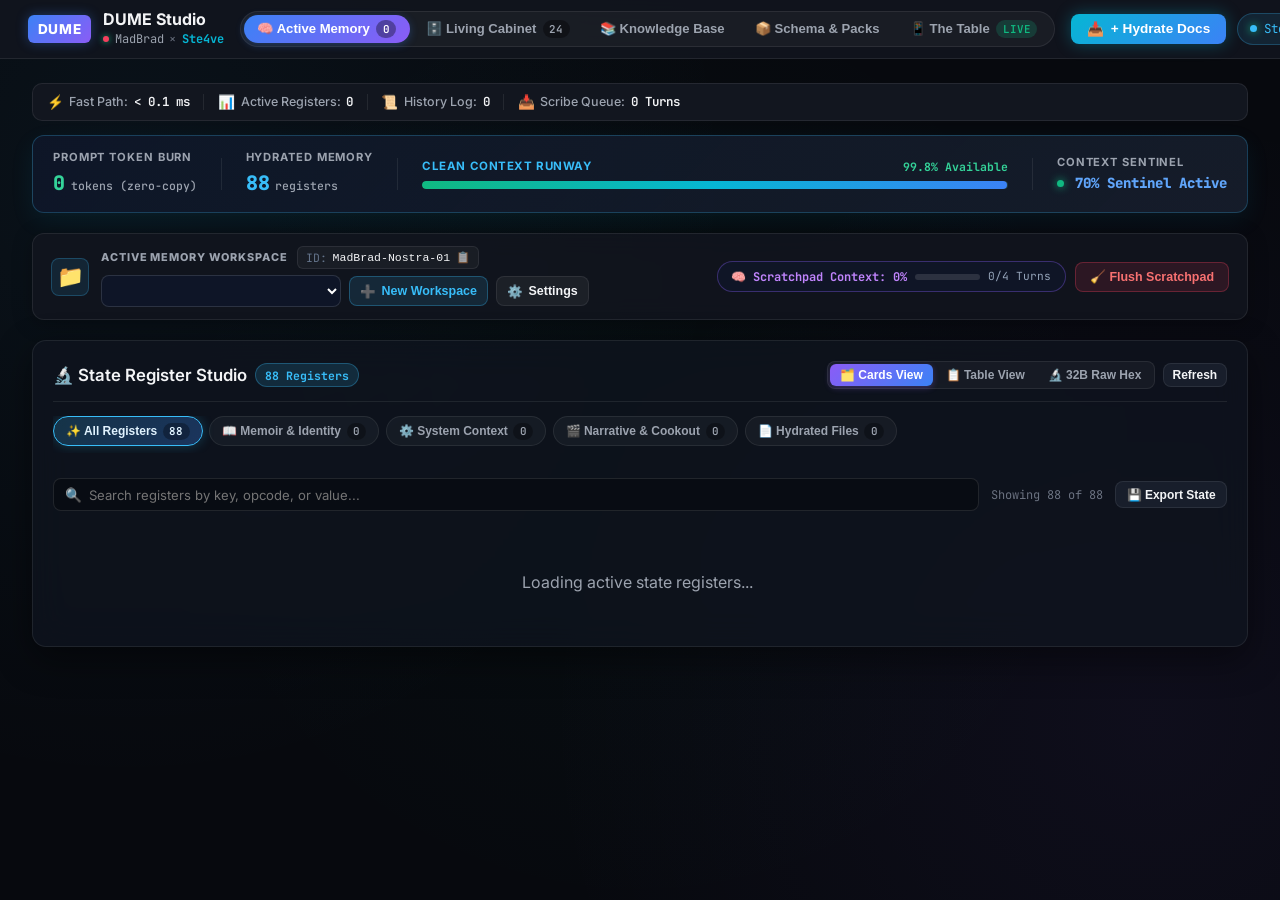
==== commit abaa2486: "feat: Integrate The Table Mobile Companion Bridge into DUME Studio & MCP (v1.2.0) - Add autonomous b" ====
--- a/dume/ui/inspector/index.html
+++ b/dume/ui/inspector/index.html
@@ -40,6 +40,9 @@
       </button>
       <button type="button" class="main-tab-btn" data-view="view-schema-manager">
         📦 Schema &amp; Packs
+      </button>
+      <button type="button" class="main-tab-btn" data-view="view-table">
+        📱 The Table <span class="nav-count-badge" id="nav-badge-table" style="background: rgba(16, 185, 129, 0.2); color: #10b981; border-color: rgba(16, 185, 129, 0.4);">LIVE</span>
       </button>
     </nav>
 
@@ -1028,17 +1031,72 @@
 
         <!-- Drag & Drop Multimodal File Upload Zone -->
         <div id="intake-dropzone" style="border: 2px dashed var(--border-color); border-radius: 8px; padding: 1.5rem; text-align: center; margin-bottom: 1.25rem; background: rgba(255, 255, 255, 0.02); cursor: pointer; transition: all 0.2s ease;">
-          <input type="file" id="intake-file-input" style="display: none;" accept=".md,.markdown,.mdown,.txt,.pdf,.docx,.doc,.json,.yaml,.yml,.csv,.xlsx,.xls,.png,.jpg,.jpeg,.webp">
-          <div style="font-size: 2rem; margin-bottom: 0.5rem;">📄 📁 📥</div>
+          <input type="file" id="intake-file-input" style="display: none;" accept=".zip,.md,.markdown,.mdown,.txt,.pdf,.docx,.doc,.json,.yaml,.yml,.csv,.xlsx,.xls,.png,.jpg,.jpeg,.webp">
+          <div style="font-size: 2rem; margin-bottom: 0.5rem;">📄 📁 🗄️ 📥</div>
           <div style="font-size: 0.95rem; font-weight: 600; color: var(--text-main); margin-bottom: 0.25rem;">
-            Drag & Drop Files Here (.md, .pdf, .docx, .txt, .json, .csv, .xlsx)
+            Drag & Drop Files or Chat Archives (.zip, .pdf, .docx, .txt, .json, .csv, .xlsx)
           </div>
           <div style="font-size: 0.8rem; color: var(--text-muted); margin-bottom: 0.75rem;">
-            DUMEdb extracts candidate registers & hashes raw asset to disk for 0 token cost
+            <b>Recuperum Support:</b> Drop ChatGPT or Claude export (.zip / .json) to extract operator profile into registers in &lt;300ms
           </div>
           <button type="button" id="btn-browse-intake-file" onclick="document.getElementById('intake-file-input').click()" class="btn-secondary" style="padding: 0.4rem 1rem; font-size: 0.85rem; background: linear-gradient(135deg, var(--accent-cyan), var(--primary)); color: white; border: none; font-weight: 600; border-radius: 6px; cursor: pointer;">
             📂 Browse Files
           </button>
+        </div>
+
+        <!-- Directory Ingestion Card -->
+        <div style="background: rgba(15, 23, 42, 0.6); border: 1px solid var(--border-color); border-radius: 8px; padding: 1rem; margin-bottom: 1.25rem;">
+          <div style="display: flex; align-items: center; justify-content: space-between; margin-bottom: 0.5rem;">
+            <div style="font-size: 0.88rem; font-weight: 600; color: var(--accent-cyan); display: flex; align-items: center; gap: 0.35rem;">
+              <span>📁</span> Crawl &amp; Ingest Directory
+            </div>
+            <span style="font-size: 0.72rem; color: var(--text-muted); font-family: var(--font-mono);">Recursive • Deduplicated • LMDB Atomic</span>
+          </div>
+          <div style="display: flex; gap: 0.5rem; align-items: center;">
+            <input type="text" id="input-directory-path" placeholder="e.g. C:\Users\c6182\Desktop\folders\safe or /opt/my-project" style="flex: 1; font-family: var(--font-mono); font-size: 0.85rem; padding: 0.45rem 0.65rem; background: rgba(0,0,0,0.3); border: 1px solid var(--border-color); border-radius: 6px; color: #fff;">
+            <button type="button" id="btn-browse-directory" class="btn-secondary" style="padding: 0.45rem 0.85rem; font-size: 0.85rem; font-weight: 600; background: rgba(255, 255, 255, 0.08); border: 1px solid var(--border-color); border-radius: 6px; color: #fff; cursor: pointer; white-space: nowrap; display: flex; align-items: center; gap: 0.35rem; transition: all 0.15s ease;" title="Click to browse and choose a folder">
+              📂 Browse...
+            </button>
+            <button type="button" id="btn-ingest-directory" class="btn-primary" style="padding: 0.45rem 1rem; font-size: 0.85rem; font-weight: 600; background: linear-gradient(135deg, #3b82f6, #1d4ed8); border: none; border-radius: 6px; cursor: pointer; white-space: nowrap;">
+              ⚡ Ingest Folder
+            </button>
+          </div>
+
+          <!-- Interactive Folder Browser Drawer / Panel -->
+          <div id="folder-browser-panel" style="display: none; margin-top: 0.75rem; background: rgba(10, 14, 26, 0.95); border: 1px solid rgba(59, 130, 246, 0.35); border-radius: 8px; padding: 0.85rem; box-shadow: 0 10px 25px rgba(0,0,0,0.5);">
+            <div style="display: flex; align-items: center; justify-content: space-between; margin-bottom: 0.65rem; border-bottom: 1px solid rgba(255,255,255,0.06); padding-bottom: 0.5rem;">
+              <div style="font-size: 0.82rem; font-weight: 600; color: #38bdf8; display: flex; align-items: center; gap: 0.4rem;">
+                <span>📂</span> Local Folder Navigator
+              </div>
+              <div style="display: flex; gap: 0.4rem;">
+                <button type="button" id="btn-browser-nav-up" title="Navigate up one level" style="font-size: 0.75rem; padding: 0.2rem 0.5rem; background: rgba(255,255,255,0.08); border: 1px solid var(--border-color); border-radius: 4px; color: #cbd5e1; cursor: pointer;">⬆️ Up</button>
+                <button type="button" id="btn-browser-close" style="font-size: 0.95rem; line-height: 1; padding: 0.15rem 0.45rem; background: transparent; border: none; color: #94a3b8; cursor: pointer;">&times;</button>
+              </div>
+            </div>
+
+            <!-- Quick Jump Shortcuts -->
+            <div id="browser-quick-links" style="display: flex; flex-wrap: wrap; gap: 0.35rem; margin-bottom: 0.65rem;"></div>
+
+            <!-- Current Path Display & Quick Filter -->
+            <div style="display: flex; gap: 0.4rem; margin-bottom: 0.65rem; align-items: center;">
+              <div id="browser-current-path" style="flex: 1; font-family: var(--font-mono); font-size: 0.76rem; color: #94a3b8; background: rgba(0,0,0,0.4); padding: 0.35rem 0.5rem; border-radius: 4px; overflow: hidden; text-overflow: ellipsis; white-space: nowrap;" title="Current Directory">...</div>
+              <input type="text" id="browser-filter-input" placeholder="🔍 Filter folders..." style="width: 130px; font-size: 0.75rem; padding: 0.3rem 0.5rem; background: rgba(0,0,0,0.3); border: 1px solid var(--border-color); border-radius: 4px; color: #fff;">
+            </div>
+
+            <!-- Directory Items List -->
+            <div id="browser-dir-list" style="max-height: 190px; overflow-y: auto; background: rgba(0,0,0,0.25); border: 1px solid rgba(255,255,255,0.05); border-radius: 6px; padding: 0.25rem; margin-bottom: 0.65rem;">
+              <div style="font-size: 0.75rem; color: #64748b; padding: 0.5rem; text-align: center;">Loading folders...</div>
+            </div>
+
+            <!-- Select Current Directory Action -->
+            <div style="display: flex; justify-content: space-between; align-items: center; gap: 0.5rem;">
+              <button type="button" id="btn-select-current-dir" style="flex: 1; font-size: 0.8rem; font-weight: 600; padding: 0.45rem 0.75rem; background: linear-gradient(135deg, #10b981, #059669); color: #fff; border: none; border-radius: 5px; cursor: pointer; display: flex; align-items: center; justify-content: center; gap: 0.35rem;">
+                <span>✓ Select This Folder</span>
+              </button>
+            </div>
+          </div>
+
+          <div id="directory-ingest-status" style="display: none; margin-top: 0.5rem; font-size: 0.78rem; font-family: var(--font-mono);"></div>
         </div>
 
         <div style="display: flex; align-items: center; gap: 0.75rem; margin-bottom: 1rem;">
@@ -1199,6 +1257,82 @@
     </div>
   </div>
 
+  <!-- The Table Mobile Bridge View -->
+  <div id="view-table" class="main-view" style="display: none;">
+    <div class="cabinet-layout-grid" style="display: grid; grid-template-columns: 340px 1fr; gap: 1.5rem; margin-top: 1rem;">
+      
+      <!-- Left Column: Pairing & Control Card -->
+      <div class="cabinet-meta-card" style="display: flex; flex-direction: column; gap: 1.25rem;">
+        <div>
+          <div style="display: flex; align-items: center; justify-content: space-between; margin-bottom: 0.5rem;">
+            <span style="font-size: 0.75rem; text-transform: uppercase; letter-spacing: 0.08em; color: var(--accent-cyan); font-weight: 700;">Mobile Link</span>
+            <span class="status-pill" style="display: inline-flex; align-items: center; gap: 5px; font-size: 0.75rem; color: #10b981; background: rgba(16, 185, 129, 0.15); border: 1px solid rgba(16, 185, 129, 0.3); border-radius: 4px; padding: 2px 8px;">
+              <span class="indicator-dot" style="background: #10b981; width: 6px; height: 6px;"></span>
+              ONLINE
+            </span>
+          </div>
+          <h2 style="font-size: 1.25rem; font-weight: 700; color: var(--text-main);">The Table Bridge</h2>
+          <p style="font-size: 0.8rem; color: var(--text-muted); margin-top: 0.35rem; line-height: 1.5;">
+            Out-of-band two-way mobile voice &amp; text companion. Speak hands-free while away from your desk.
+          </p>
+        </div>
+
+        <div style="background: var(--card-bg); border: 1px solid var(--border-color); border-radius: 8px; padding: 1rem; text-align: center;">
+          <div style="font-size: 0.75rem; font-weight: 600; color: var(--text-muted); margin-bottom: 0.5rem;">DIRECT MOBILE URL</div>
+          <a href="https://table.developumaiengine.com/t/ag" target="_blank" style="font-family: var(--font-mono); font-size: 0.82rem; color: var(--accent-cyan); word-break: break-all; text-decoration: none; display: block; padding: 0.5rem; background: rgba(56, 189, 248, 0.08); border-radius: 4px; border: 1px dashed rgba(56, 189, 248, 0.3);">
+            https://table.developumaiengine.com/t/ag
+          </a>
+          <div style="font-size: 0.72rem; color: var(--text-muted); margin-top: 0.6rem;">
+            Tip: Open on your iPhone or Android and select <em>"Add to Home Screen"</em> for full PWA voice mode.
+          </div>
+        </div>
+
+        <div style="display: flex; flex-direction: column; gap: 0.5rem;">
+          <button type="button" class="btn-primary" id="btn-table-ping" style="justify-content: center; padding: 0.6rem 1rem; font-size: 0.85rem;">
+            📡 Ping Brad's Phone
+          </button>
+          <button type="button" class="btn-secondary" id="btn-table-refresh-feed" style="justify-content: center; padding: 0.5rem 1rem; font-size: 0.82rem;">
+            🔄 Refresh Message Feed
+          </button>
+        </div>
+
+        <div style="border-top: 1px solid var(--border-color); padding-top: 1rem; font-size: 0.75rem; color: var(--text-muted); line-height: 1.5;">
+          <strong>Autonomous Nudger Active:</strong> The background daemon polls every 4 seconds. When Brad speaks or texts from the field, DUMEdb responds in real time with zero desktop interaction.
+        </div>
+      </div>
+
+      <!-- Right Column: Live Message Feed -->
+      <div style="background: var(--card-bg); border: 1px solid var(--border-color); border-radius: 8px; display: flex; flex-direction: column; height: 680px; overflow: hidden;">
+        
+        <!-- Feed Header -->
+        <div style="padding: 1rem 1.25rem; border-bottom: 1px solid var(--border-color); display: flex; justify-content: space-between; align-items: center; background: rgba(0,0,0,0.15);">
+          <div>
+            <div style="font-weight: 700; font-size: 0.95rem; color: var(--text-main);">Live Mobile Chat Feed</div>
+            <div style="font-size: 0.75rem; color: var(--text-muted);">Real-time stream between Brad (Phone) and AG (Studio)</div>
+          </div>
+          <span id="table-thinking-indicator" style="display: none; font-size: 0.75rem; color: #f59e0b; background: rgba(245, 158, 11, 0.15); border: 1px solid rgba(245, 158, 11, 0.3); border-radius: 4px; padding: 2px 8px;">
+            AG formulating response...
+          </span>
+        </div>
+
+        <!-- Scrollable Messages Container -->
+        <div id="table-messages-container" style="flex: 1; padding: 1.25rem; overflow-y: auto; display: flex; flex-direction: column; gap: 1rem;">
+          <div style="color: var(--text-muted); font-size: 0.82rem; text-align: center; margin-top: 2rem;">Loading chat stream...</div>
+        </div>
+
+        <!-- Send Box -->
+        <div style="padding: 1rem 1.25rem; border-top: 1px solid var(--border-color); background: rgba(0,0,0,0.2); display: flex; gap: 0.75rem;">
+          <input type="text" id="table-reply-input" placeholder="Type a message to dispatch directly to Brad's phone..." style="flex: 1; background: var(--bg-dark); border: 1px solid var(--border-color); border-radius: 6px; padding: 0.6rem 0.85rem; color: var(--text-main); font-size: 0.85rem; font-family: inherit;">
+          <button type="button" class="btn-primary" id="btn-table-send-reply" style="padding: 0.6rem 1.25rem; font-size: 0.85rem;">
+            Send
+          </button>
+        </div>
+
+      </div>
+
+    </div>
+  </div>
+
   <!-- Multimodal File Intake Candidate Review Modal -->
   <div class="modal-overlay" id="file-intake-review-modal-overlay" style="display: none;">
     <div class="modal-card" style="max-width: 680px;">
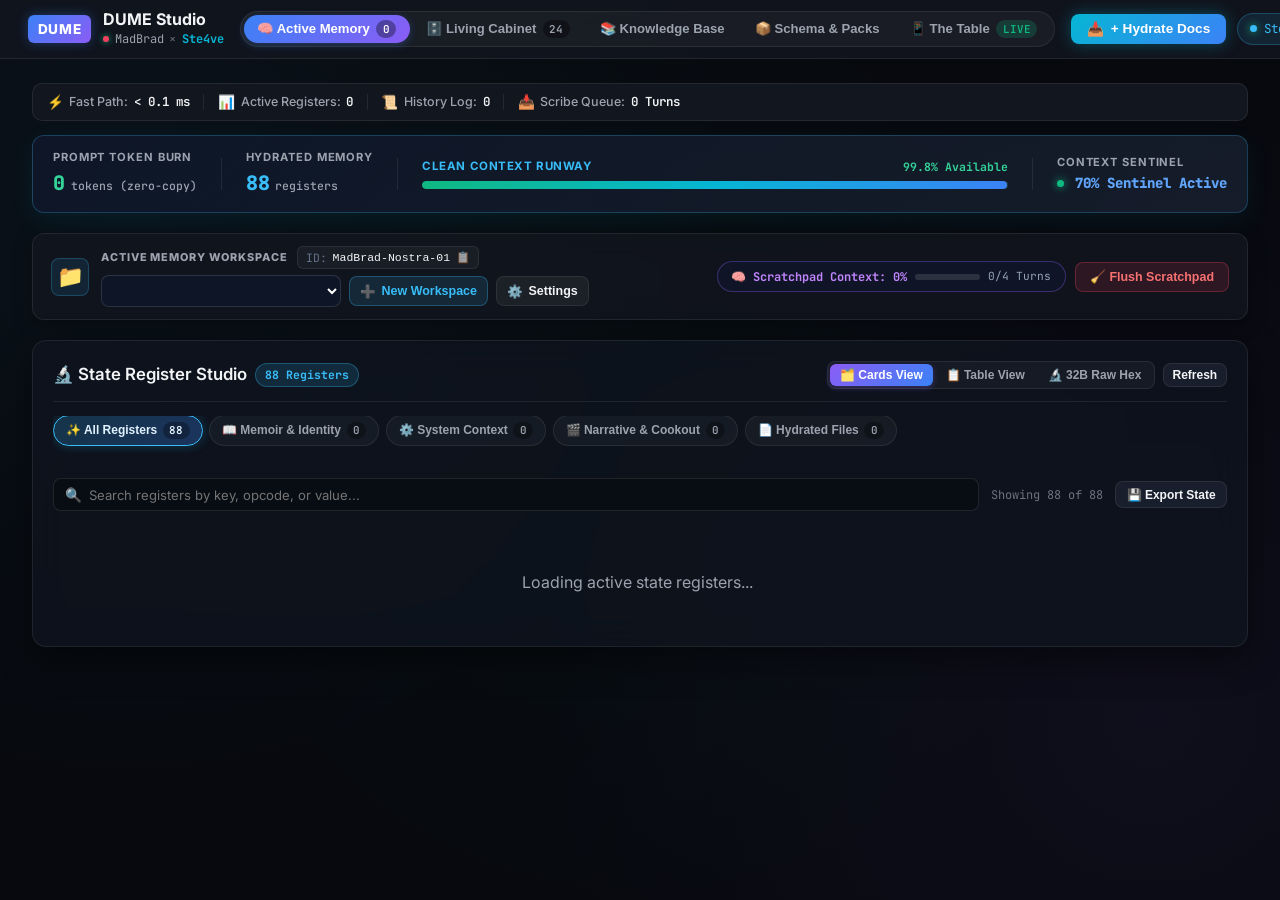
==== commit 9f8b05b9: "feat(table): add multi-sensory completion notifications stack and bump to v1.2.2" ====
--- a/dume/ui/inspector/index.html
+++ b/dume/ui/inspector/index.html
@@ -1287,6 +1287,54 @@
           </div>
         </div>
 
+        <!-- Completion Notifications Configuration Card -->
+        <div class="table-notify-card" style="background: rgba(18, 22, 31, 0.8); border: 1px solid var(--border-color); border-radius: 8px; padding: 1rem; display: flex; flex-direction: column; gap: 0.75rem;">
+          <div style="display: flex; align-items: center; justify-content: space-between;">
+            <div style="display: flex; align-items: center; gap: 6px;">
+              <span style="font-size: 1rem;">🔔</span>
+              <span style="font-size: 0.78rem; font-weight: 700; color: var(--text-main); letter-spacing: 0.04em;">COMPLETION ALERTS</span>
+            </div>
+            <!-- Master Toggle Switch -->
+            <label class="switch-toggle" title="Toggle completion alerts on/off">
+              <input type="checkbox" id="table-notify-master-toggle" checked>
+              <span class="slider"></span>
+            </label>
+          </div>
+          <p style="font-size: 0.73rem; color: var(--text-muted); margin: 0; line-height: 1.4;">
+            One-tap alerts when AG finishes executing commands or replies to The Table.
+          </p>
+
+          <!-- Sub-channels: Web Audio Chime, Haptics, Lockscreen Push -->
+          <div style="display: flex; flex-direction: column; gap: 0.5rem; background: rgba(0,0,0,0.25); border-radius: 6px; padding: 0.65rem 0.75rem; border: 1px solid rgba(255,255,255,0.05);">
+            <label style="display: flex; align-items: center; justify-content: space-between; font-size: 0.75rem; color: var(--text-main); cursor: pointer;">
+              <span style="display: flex; align-items: center; gap: 6px;">
+                <span>🎵</span> <span>Web Audio Synth Chime</span>
+              </span>
+              <input type="checkbox" id="table-notify-sound" checked>
+            </label>
+            <label style="display: flex; align-items: center; justify-content: space-between; font-size: 0.75rem; color: var(--text-main); cursor: pointer;">
+              <span style="display: flex; align-items: center; gap: 6px;">
+                <span>📳</span> <span>Haptic Vibration</span>
+              </span>
+              <input type="checkbox" id="table-notify-vibrate" checked>
+            </label>
+            <label style="display: flex; align-items: center; justify-content: space-between; font-size: 0.75rem; color: var(--text-main); cursor: pointer;">
+              <span style="display: flex; align-items: center; gap: 6px;">
+                <span>📲</span> <span>Lock-Screen Push / System</span>
+              </span>
+              <input type="checkbox" id="table-notify-push" checked>
+            </label>
+          </div>
+
+          <!-- Test Button -->
+          <div style="display: flex; gap: 0.5rem; align-items: center;">
+            <button type="button" class="btn-secondary" id="btn-test-notification" style="flex: 1; justify-content: center; padding: 0.45rem 0.75rem; font-size: 0.75rem; border-color: rgba(56, 189, 248, 0.4); color: var(--accent-cyan);">
+              ⚡ Test Alert (Sound + Haptic)
+            </button>
+            <span id="notify-test-status" style="font-size: 0.72rem; color: #10b981; font-weight: 600; display: none;">Played!</span>
+          </div>
+        </div>
+
         <div style="display: flex; flex-direction: column; gap: 0.5rem;">
           <button type="button" class="btn-primary" id="btn-table-ping" style="justify-content: center; padding: 0.6rem 1rem; font-size: 0.85rem;">
             📡 Ping Brad's Phone
--- a/dume/ui/inspector/styles.css
+++ b/dume/ui/inspector/styles.css
@@ -2378,5 +2378,56 @@
   font-weight: 600;
 }
 
-
-
+/* Switch Toggle Component */
+.switch-toggle {
+  position: relative;
+  display: inline-block;
+  width: 36px;
+  height: 20px;
+}
+
+.switch-toggle input {
+  opacity: 0;
+  width: 0;
+  height: 0;
+}
+
+.switch-toggle .slider {
+  position: absolute;
+  cursor: pointer;
+  top: 0;
+  left: 0;
+  right: 0;
+  bottom: 0;
+  background-color: rgba(255, 255, 255, 0.15);
+  transition: 0.25s cubic-bezier(0.4, 0, 0.2, 1);
+  border-radius: 20px;
+  border: 1px solid var(--border-color);
+}
+
+.switch-toggle .slider:before {
+  position: absolute;
+  content: "";
+  height: 14px;
+  width: 14px;
+  left: 2px;
+  bottom: 2px;
+  background-color: var(--text-muted);
+  transition: 0.25s cubic-bezier(0.4, 0, 0.2, 1);
+  border-radius: 50%;
+}
+
+.switch-toggle input:checked + .slider {
+  background-color: rgba(16, 185, 129, 0.3);
+  border-color: rgba(16, 185, 129, 0.6);
+}
+
+.switch-toggle input:checked + .slider:before {
+  transform: translateX(16px);
+  background-color: #10b981;
+  box-shadow: 0 0 8px rgba(16, 185, 129, 0.6);
+}
+
+
+
+
